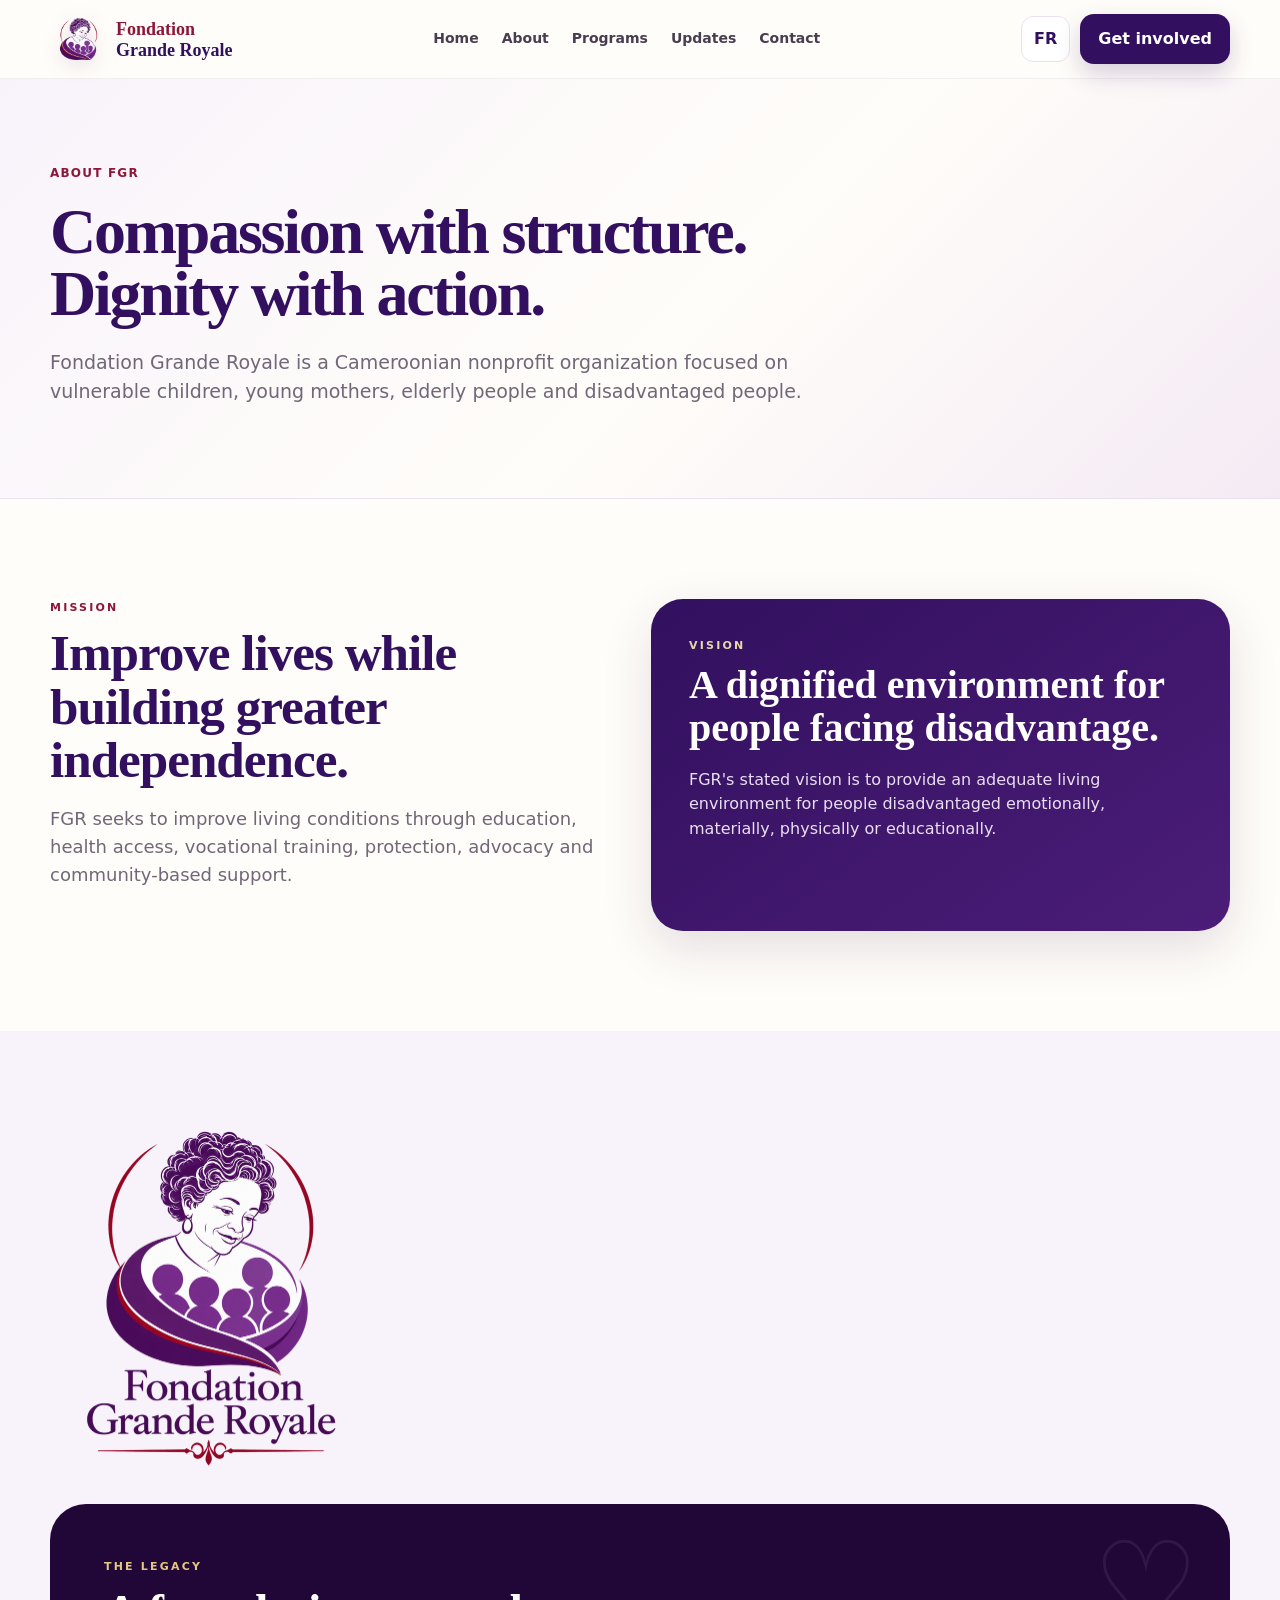
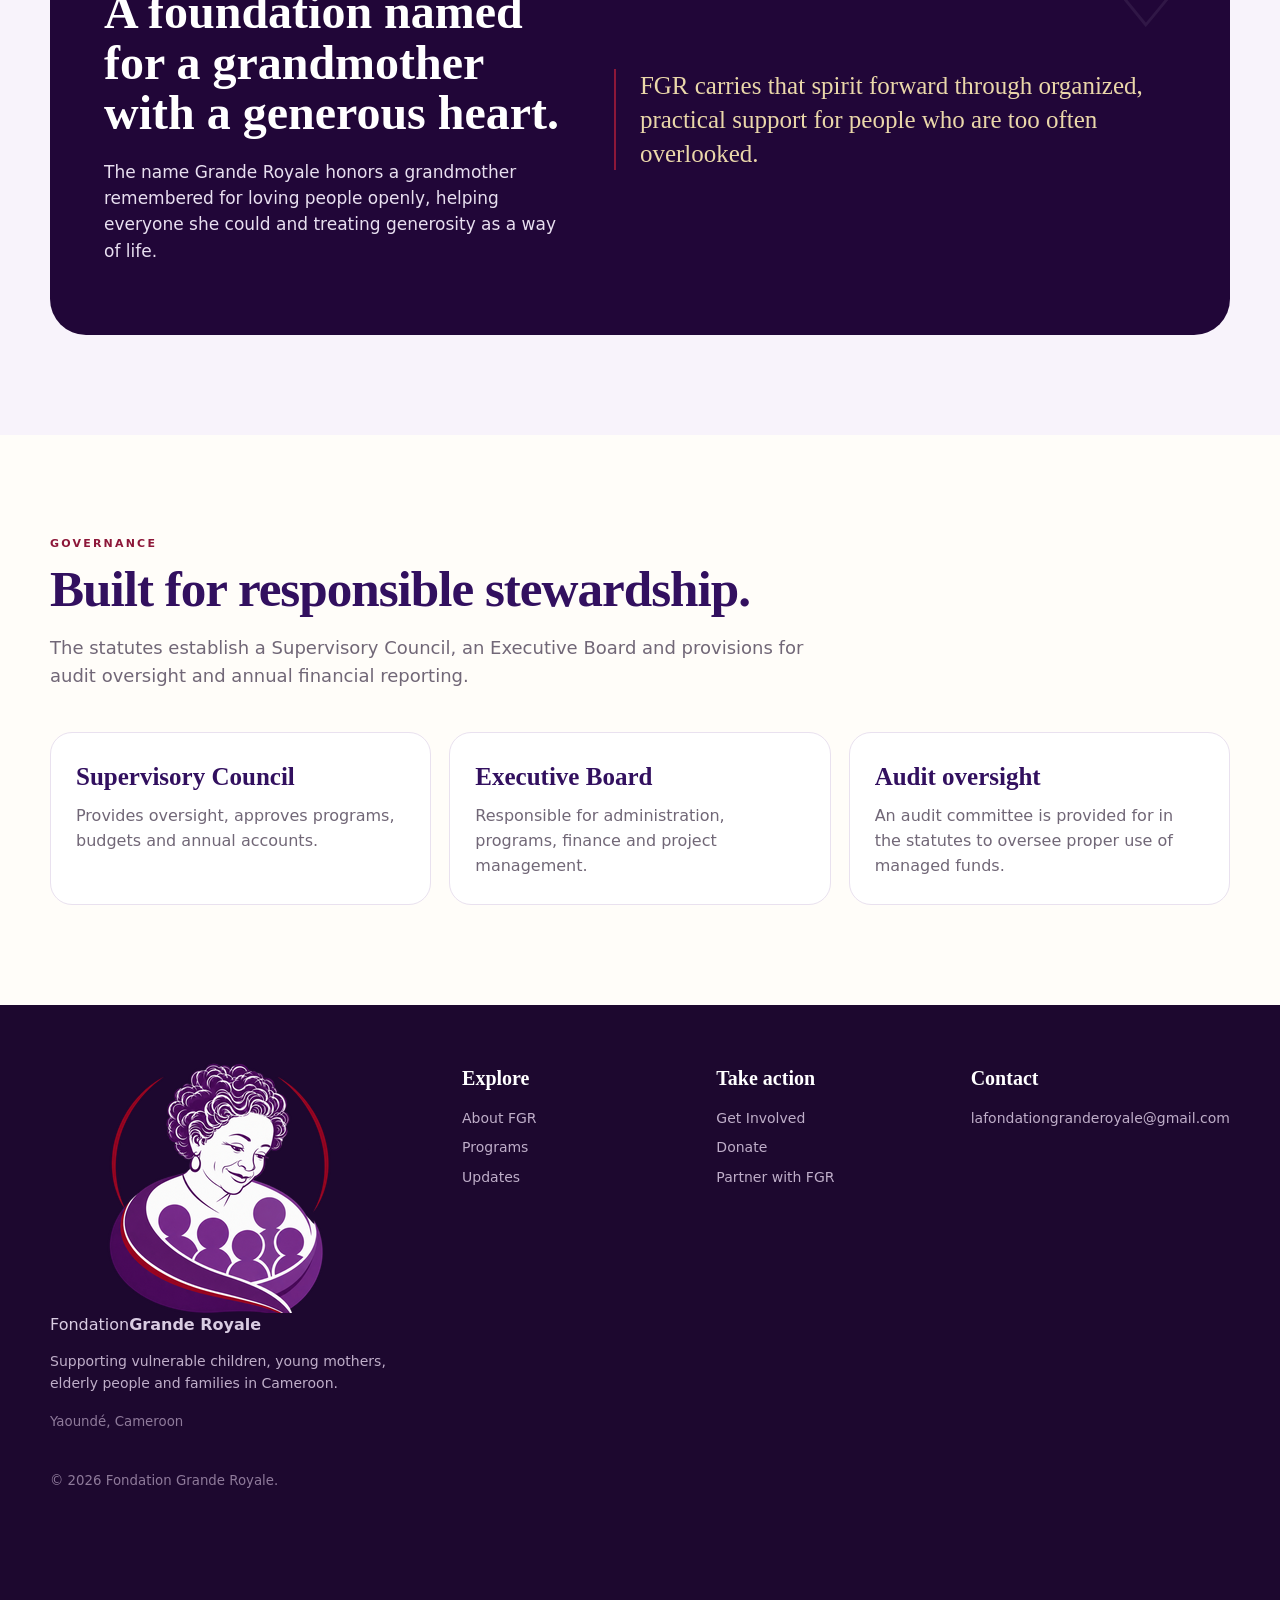
==== about.html @ b68d6602 "Improve footer brand contrast" ====
<!DOCTYPE html>
<html data-page="about.html" lang="en"><head><meta charset="utf-8"/><meta content="width=device-width, initial-scale=1" name="viewport"/><meta content="#32105f" name="theme-color"/><meta content="Learn about the mission, vision, story and governance of Fondation Grande Royale." name="description"/><title>About | Fondation Grande Royale</title><link href="manifest.webmanifest" rel="manifest"/><link href="icon-192.png" rel="apple-touch-icon"/><link href="styles.css" rel="stylesheet"/><link href="favicon-32.png" rel="icon" sizes="32x32" type="image/png"/><link href="favicon-48.png" rel="icon" sizes="48x48" type="image/png"/><link href="https://fondationgranderoyale.org/about.html" rel="canonical"/><meta content="website" property="og:type"/><meta content="Fondation Grande Royale" property="og:site_name"/><meta content="About | Fondation Grande Royale" property="og:title"/><meta content="Learn about the mission, vision, story and governance of Fondation Grande Royale." property="og:description"/><meta content="https://fondationgranderoyale.org/about.html" property="og:url"/><meta content="https://fondationgranderoyale.org/og-image.jpg" property="og:image"/><meta content="summary_large_image" name="twitter:card"/><meta content="About | Fondation Grande Royale" name="twitter:title"/><meta content="Learn about the mission, vision, story and governance of Fondation Grande Royale." name="twitter:description"/><meta content="https://fondationgranderoyale.org/og-image.jpg" name="twitter:image"/><script type="application/ld+json">{"@context": "https://schema.org", "@type": "NGO", "name": "Fondation Grande Royale", "url": "https://fondationgranderoyale.org", "logo": "https://fondationgranderoyale.org/logo-full.webp", "email": "lafondationgranderoyale@gmail.com", "address": {"@type": "PostalAddress", "addressLocality": "Yaoundé", "addressCountry": "CM"}, "areaServed": {"@type": "Country", "name": "Cameroon"}}</script></head><body id="top"><header class="header"><div class="wrap header-inner"><a aria-label="Fondation Grande Royale home" class="brand" href="./index.html"><img alt="" class="brand-logo" decoding="async" height="250" src="logo-mark.webp" width="320"/><div class="brand-copy"><small>Fondation</small><strong>Grande Royale</strong></div></a><nav class="nav"><a href="./index.html">Home</a><a href="about.html">About</a><a href="programs.html">Programs</a><a href="updates.html">Updates</a><a href="contact.html">Contact</a></nav><div class="header-actions"><button aria-label="Afficher le site en français" aria-pressed="false" class="lang" type="button">FR</button><a class="primary-btn" href="get-involved.html">Get involved</a><button aria-controls="mobile-menu" aria-expanded="false" aria-label="Open menu" class="menu" type="button">☰</button></div><div class="mobile-menu" id="mobile-menu"><a href="./index.html">Home</a><a href="about.html">About</a><a href="programs.html">Programs</a><a href="updates.html">Updates</a><a href="get-involved.html">Get Involved</a><a href="contact.html">Contact</a></div></div></header>
<main><section class="page-hero"><div class="wrap"><div class="breadcrumb">About FGR</div><h1>Compassion with structure. Dignity with action.</h1><p>Fondation Grande Royale is a Cameroonian nonprofit organization focused on vulnerable children, young mothers, elderly people and disadvantaged people.</p></div></section><section class="section"><div class="wrap"><div class="grid-2"><div><div class="section-title"><div class="kicker">Mission</div><h2>Improve lives while building greater independence.</h2><p>FGR seeks to improve living conditions through education, health access, vocational training, protection, advocacy and community-based support.</p></div></div><div class="mission-story" style="min-height:330px"><div><div class="eyebrow gold">Vision</div><h3>A dignified environment for people facing disadvantage.</h3><p>FGR's stated vision is to provide an adequate living environment for people disadvantaged emotionally, materially, physically or educationally.</p></div></div></div></div></section>
<section class="section soft" id="story"><div class="wrap"><div class="legacy-logo-wrap"><img alt="Fondation Grande Royale logo" class="legacy-logo" decoding="async" height="679" loading="lazy" src="logo-full.webp" width="640"/></div><div class="story-card"><div><div class="kicker" style="color:#e5c77f">The legacy</div><h3>A foundation named for a grandmother with a generous heart.</h3><p>The name Grande Royale honors a grandmother remembered for loving people openly, helping everyone she could and treating generosity as a way of life.</p></div><blockquote>FGR carries that spirit forward through organized, practical support for people who are too often overlooked.</blockquote><div class="story-mark">♡</div></div></div></section>
<section class="section"><div class="wrap"><div class="section-title"><div class="kicker">Governance</div><h2>Built for responsible stewardship.</h2><p>The statutes establish a Supervisory Council, an Executive Board and provisions for audit oversight and annual financial reporting.</p></div><div class="grid-3"><article class="info-card"><h3>Supervisory Council</h3><p>Provides oversight, approves programs, budgets and annual accounts.</p></article><article class="info-card"><h3>Executive Board</h3><p>Responsible for administration, programs, finance and project management.</p></article><article class="info-card"><h3>Audit oversight</h3><p>An audit committee is provided for in the statutes to oversee proper use of managed funds.</p></article></div></div></section></main><footer class="footer"><div class="wrap footer-grid"><div><div class="footer-brand-lockup"><img alt="" class="footer-mark" decoding="async" height="250" loading="lazy" src="logo-mark.webp" width="320"/><div class="footer-brand-text"><span>Fondation</span><strong>Grande Royale</strong></div></div><p>Supporting vulnerable children, young mothers, elderly people and families in Cameroon.</p><small>Yaoundé, Cameroon</small></div><div><h4>Explore</h4><a href="about.html">About FGR</a><a href="programs.html">Programs</a><a href="updates.html">Updates</a></div><div><h4>Take action</h4><a href="get-involved.html">Get Involved</a><a href="get-involved.html#donate">Donate</a><a href="contact.html">Partner with FGR</a></div><div><h4>Contact</h4><a href="mailto:lafondationgranderoyale@gmail.com">lafondationgranderoyale@gmail.com</a></div></div><div class="wrap" style="margin-top:34px"><small>© <span id="year"></span> Fondation Grande Royale.</small></div></footer><nav class="mobile-nav"><a href="./index.html"><b>⌂</b>Home</a><a href="programs.html"><b>✦</b>Work</a><a href="about.html"><b>♡</b>Story</a><a href="get-involved.html"><b>↗</b>Help</a></nav><script src="script.js?v=20260924-2"></script><script>
if ('serviceWorker' in navigator) {
  window.addEventListener('load', async () => {
    try {
      const regs = await navigator.serviceWorker.getRegistrations();
      await Promise.all(regs.map(r => r.unregister()));
      if ('caches' in window) {
        const keys = await caches.keys();
        await Promise.all(keys.filter(k => k.startsWith('fgr-')).map(k => caches.delete(k)));
      }
    } catch (_) {}
  });
}
</script></body></html>
---- styles.css ----
:root{
  --purple-950:#210638;--purple-900:#32105f;--purple-800:#4b1d78;--purple-700:#6b3fa0;
  --purple-100:#efe8f7;--purple-50:#f8f3fb;--gold:#c89a43;--gold-soft:#ead7a9;
  --burg:#8d1739;--burg-dark:#6f102c;--ink:#261d2c;--muted:#716777;--paper:#fffdf9;
  --white:#fff;--border:#e9e1ef;--shadow:0 18px 50px rgba(39,15,61,.13);--r-xl:32px;
  --r-lg:24px;--r-md:18px;--max:1180px;
}
*{box-sizing:border-box}html{scroll-behavior:smooth}body{margin:0;background:var(--paper);color:var(--ink);font-family:Inter,ui-sans-serif,system-ui,-apple-system,BlinkMacSystemFont,"Segoe UI",sans-serif;line-height:1.55}
a{text-decoration:none;color:inherit}img{display:block;max-width:100%}button,input,textarea,select{font:inherit}.wrap{width:min(calc(100% - 36px),var(--max));margin:auto}
.header{position:sticky;top:0;z-index:40;background:rgba(255,253,249,.95);backdrop-filter:blur(16px);border-bottom:1px solid rgba(89,54,107,.08)}
.header-inner{min-height:78px;display:flex;align-items:center;justify-content:space-between;gap:20px}.brand{display:flex;align-items:center;gap:12px;min-width:0}.brand-badge{width:46px;height:46px;border-radius:14px;display:grid;place-items:center;background:linear-gradient(145deg,var(--purple-900),var(--purple-700));color:white;font-family:Georgia,serif;font-weight:700;font-size:12px;letter-spacing:.05em;box-shadow:0 8px 18px rgba(64,22,94,.2)}
.brand-copy{line-height:1}.brand-copy small{display:block;font-family:Georgia,serif;font-size:18px;line-height:1;letter-spacing:0;color:var(--burg);font-weight:700}.brand-copy strong{display:block;margin-top:3px;font-family:Georgia,serif;font-size:18px;line-height:1;color:var(--purple-900);font-weight:700;white-space:nowrap}.nav{display:flex;align-items:center;gap:23px;font-size:14px;font-weight:750;color:#493d50}.nav a:hover,.nav a.active{color:var(--purple-700)}.header-actions{display:flex;gap:10px;align-items:center}.lang{border:1px solid var(--border);background:white;border-radius:12px;padding:10px 12px;color:var(--purple-900);font-weight:800;cursor:pointer}.primary-btn,.gold-btn,.ghost-btn,.outline-btn{display:inline-flex;align-items:center;justify-content:center;gap:8px;padding:13px 18px;border-radius:14px;font-weight:850;transition:.2s}.primary-btn{background:var(--purple-900);color:white;box-shadow:0 10px 24px rgba(50,16,95,.2)}.primary-btn:hover,.gold-btn:hover{transform:translateY(-2px)}.menu{display:none;border:0;background:white;border-radius:12px;padding:10px 12px;box-shadow:0 8px 20px rgba(41,20,51,.08);font-size:20px;cursor:pointer}
.mobile-menu{display:none;position:absolute;top:70px;left:14px;right:14px;background:white;border:1px solid var(--border);border-radius:20px;padding:16px;box-shadow:var(--shadow)}.mobile-menu.open{display:grid;gap:6px}.mobile-menu a{padding:12px;border-radius:12px;font-weight:750}.mobile-menu a:hover{background:var(--purple-50)}
.hero{padding:24px 0 0}.hero-card{position:relative;min-height:650px;border-radius:36px;overflow:hidden;background:var(--purple-950);box-shadow:var(--shadow)}.hero-photo{position:absolute;inset:0;background:url('hero-family.webp') center/cover}.hero-overlay{position:absolute;inset:0;background:linear-gradient(90deg,rgba(30,7,51,.94) 0%,rgba(45,12,73,.82) 40%,rgba(45,12,73,.22) 72%,rgba(45,12,73,.08) 100%)}.hero-content{position:relative;z-index:2;min-height:650px;padding:76px 66px;display:flex;flex-direction:column;justify-content:center;max-width:720px;color:white}.eyebrow,.kicker{font-size:11px;letter-spacing:.2em;text-transform:uppercase;font-weight:900}.eyebrow.gold{color:var(--gold-soft)}.kicker{color:var(--burg)}.hero h1,.page-hero h1{font-family:Georgia,serif;font-size:clamp(48px,6vw,84px);line-height:.98;letter-spacing:-.035em;margin:18px 0 22px;font-weight:600}.hero p{font-size:18px;color:#f4ecf7;max-width:620px;margin:0 0 30px}.hero-cta{display:flex;gap:12px;flex-wrap:wrap}.gold-btn{background:var(--gold);color:#2d1637}.ghost-btn{border:1px solid rgba(255,255,255,.45);color:white;background:rgba(255,255,255,.08)}.outline-btn{border:1px solid var(--purple-700);color:var(--purple-900);background:white}.hero-note{position:absolute;z-index:3;right:30px;bottom:28px;background:rgba(255,255,255,.95);border-radius:20px;padding:17px 18px;display:flex;gap:12px;align-items:center;box-shadow:0 12px 30px rgba(0,0,0,.18);max-width:345px}.hero-note i{width:42px;height:42px;border-radius:14px;background:var(--purple-100);display:grid;place-items:center;color:var(--burg);font-style:normal;font-size:20px}.hero-note small{display:block;color:var(--burg);font-size:10px;letter-spacing:.14em;font-weight:900;text-transform:uppercase}.hero-note strong{display:block;font-family:Georgia,serif;color:var(--purple-900);font-size:18px;line-height:1.1;margin-top:3px}
.quick{margin-top:18px;display:grid;grid-template-columns:repeat(4,1fr);gap:14px}.quick a{background:white;border:1px solid var(--border);border-radius:18px;padding:18px;display:flex;align-items:center;gap:12px;box-shadow:0 8px 22px rgba(49,19,66,.05)}.quick span{width:40px;height:40px;border-radius:13px;background:var(--purple-100);display:grid;place-items:center;color:var(--purple-900);font-weight:900}.quick strong{font-size:14px;color:var(--purple-900)}
.section{padding:100px 0}.section.soft{background:var(--purple-50)}.section-title{max-width:780px;margin-bottom:42px}.section-title h2,.page-hero h1{color:var(--purple-900)}.section-title h2{font-family:Georgia,serif;font-size:clamp(38px,4vw,60px);line-height:1.05;margin:10px 0 18px;font-weight:600;letter-spacing:-.02em}.section-title p{color:var(--muted);font-size:18px;margin:0}.page-hero{padding:85px 0 72px;background:linear-gradient(135deg,#f8f3fb 0%,#fffdf9 55%,#f4eaf4 100%);border-bottom:1px solid var(--border)}.page-hero h1{font-size:clamp(46px,5vw,72px);max-width:850px}.page-hero p{font-size:19px;color:var(--muted);max-width:760px}.breadcrumb{font-size:12px;font-weight:800;color:var(--burg);letter-spacing:.1em;text-transform:uppercase}
.mission-grid{display:grid;grid-template-columns:.85fr 1.15fr;gap:30px}.mission-story{background:linear-gradient(145deg,var(--purple-900),var(--purple-800));border-radius:var(--r-xl);padding:38px;color:white;min-height:420px;display:flex;flex-direction:column;justify-content:space-between;box-shadow:var(--shadow)}.mission-story h3{font-family:Georgia,serif;font-size:40px;line-height:1.07;margin:10px 0 18px;font-weight:600}.mission-story p{color:#eadff0;margin:0}.mission-quote{font-family:Georgia,serif;font-style:italic;color:var(--gold-soft);font-size:21px;border-left:2px solid var(--burg);padding-left:18px;margin-top:34px}.serve-grid{display:grid;grid-template-columns:1fr 1fr;gap:14px}.serve-card,.info-card,.update-card,.program-card{background:white;border:1px solid var(--border);border-radius:22px;padding:25px}.serve-card .icon,.program-card .icon{width:44px;height:44px;border-radius:14px;background:var(--purple-100);display:grid;place-items:center;margin-bottom:20px;font-size:20px}.serve-card h4,.program-card h3,.info-card h3,.update-card h3{font-family:Georgia,serif;color:var(--purple-900);margin:0 0 8px}.serve-card h4{font-size:22px}.serve-card p,.program-card p,.info-card p,.update-card p{margin:0;color:var(--muted)}
.feature-row{display:grid;grid-template-columns:1.08fr .92fr;gap:22px;margin-top:24px}.feature-row.reverse{grid-template-columns:.92fr 1.08fr}.feature-img{border-radius:var(--r-xl);overflow:hidden;min-height:470px;background-size:cover;background-position:center;box-shadow:var(--shadow)}.feature-copy{border-radius:var(--r-xl);padding:44px;background:white;border:1px solid var(--border);display:flex;flex-direction:column;justify-content:center}.feature-copy h3{font-family:Georgia,serif;font-size:42px;line-height:1.05;color:var(--purple-900);margin:10px 0 18px;font-weight:600}.feature-copy p{color:var(--muted);font-size:17px;margin:0 0 20px}.pill-row{display:flex;flex-wrap:wrap;gap:8px}.pill{border:1px solid var(--gold-soft);background:#fffaf0;color:#66491c;border-radius:999px;padding:8px 12px;font-size:12px;font-weight:800}
.story-card{background:var(--purple-950);border-radius:36px;padding:54px;color:white;display:grid;grid-template-columns:.9fr 1.1fr;gap:50px;align-items:center;overflow:hidden;position:relative}.story-mark{font-family:Georgia,serif;font-size:120px;color:rgba(255,255,255,.07);position:absolute;right:30px;top:-10px}.story-card h3{font-family:Georgia,serif;font-size:48px;line-height:1.05;margin:12px 0 20px;font-weight:600}.story-card p{color:#e8dff0;font-size:17px}.story-card blockquote{font-family:Georgia,serif;font-size:25px;line-height:1.35;color:var(--gold-soft);margin:0;border-left:2px solid var(--burg);padding-left:24px}
.cta{padding:100px 0}.cta-card{background:linear-gradient(130deg,var(--burg),var(--burg-dark) 55%,var(--purple-900));border-radius:36px;padding:58px;color:white;display:grid;grid-template-columns:1fr auto;gap:30px;align-items:center;box-shadow:var(--shadow)}.cta-card h2{font-family:Georgia,serif;font-size:48px;line-height:1.05;margin:0 0 12px;font-weight:600}.cta-card p{margin:0;color:#f4e5eb;max-width:680px}.cta-actions{display:flex;gap:10px;flex-wrap:wrap}.grid-2{display:grid;grid-template-columns:1fr 1fr;gap:22px}.grid-3{display:grid;grid-template-columns:repeat(3,1fr);gap:18px}.program-card{padding:28px;min-height:240px}.program-card h3{font-size:27px}.program-card .num{font-size:11px;font-weight:900;color:var(--burg);letter-spacing:.14em}.info-card h3,.update-card h3{font-size:25px}.update-card time{display:block;font-size:11px;font-weight:900;color:var(--burg);text-transform:uppercase;letter-spacing:.12em;margin-bottom:12px}.empty-state{padding:36px;border:1px dashed #cbbbd5;background:white;border-radius:24px;color:var(--muted)}
.donate-options{display:grid;grid-template-columns:repeat(3,1fr);gap:18px}.donate-card{background:white;border:1px solid var(--border);border-radius:24px;padding:30px;box-shadow:0 10px 30px rgba(49,19,66,.05)}.donate-card.featured{border:2px solid var(--gold);position:relative}.donate-card .tag{position:absolute;top:-12px;right:18px;background:var(--gold);color:#3b213f;border-radius:999px;padding:6px 10px;font-size:10px;font-weight:900}.donate-card h3{font-family:Georgia,serif;color:var(--purple-900);font-size:28px;margin:0 0 10px}.donate-card p{color:var(--muted)}.note{background:#fff8eb;border-left:4px solid var(--gold);padding:16px 18px;border-radius:12px;color:#655331}.contact-list{display:grid;gap:14px}.contact-item{display:flex;gap:14px;align-items:flex-start;background:white;border:1px solid var(--border);border-radius:18px;padding:20px}.contact-item .dot{width:38px;height:38px;border-radius:12px;background:var(--purple-100);display:grid;place-items:center;color:var(--burg)}.contact-item strong{display:block;color:var(--purple-900)}.contact-item span,.contact-item a{color:var(--muted);font-size:14px}.form{display:grid;gap:14px;background:white;border:1px solid var(--border);border-radius:24px;padding:28px}.form label{font-size:12px;font-weight:800;color:var(--purple-900)}.form input,.form textarea,.form select{width:100%;border:1px solid var(--border);border-radius:12px;padding:13px 14px;background:#fff}.form textarea{min-height:140px;resize:vertical}
.footer{background:#1d082f;color:#d9cce2;padding:58px 0 110px}.footer-grid{display:grid;grid-template-columns:1.4fr .8fr .8fr .8fr;gap:44px}.footer h4{font-family:Georgia,serif;color:white;font-size:20px;margin:0 0 14px}.footer p,.footer a{color:#bfaec9;font-size:14px}.footer a{display:block;margin:8px 0}.footer-brand{font-family:Georgia,serif;color:white;font-size:24px;margin-bottom:8px}.footer small{color:#8e7a9a}.mobile-nav{display:none}
@media(max-width:980px){.nav,.header-actions .primary-btn{display:none}.menu{display:block}.header-inner{min-height:70px}.hero-card,.hero-content{min-height:590px}.hero-content{padding:58px 34px 120px;max-width:620px}.hero-overlay{background:linear-gradient(180deg,rgba(30,7,51,.25) 0%,rgba(30,7,51,.62) 45%,rgba(30,7,51,.96) 100%)}.hero-content{justify-content:flex-end}.hero-note{left:18px;right:18px;bottom:18px;max-width:none}.quick{grid-template-columns:repeat(2,1fr)}.mission-grid,.feature-row,.feature-row.reverse,.story-card,.cta-card,.grid-2,.footer-grid{grid-template-columns:1fr}.feature-row.reverse .feature-img{order:1}.feature-row.reverse .feature-copy{order:2}.grid-3,.donate-options{grid-template-columns:1fr 1fr}.footer-grid{grid-template-columns:1fr 1fr}.mobile-nav{position:fixed;left:14px;right:14px;bottom:14px;z-index:60;background:rgba(255,255,255,.97);border:1px solid var(--border);box-shadow:0 15px 45px rgba(40,12,60,.18);border-radius:22px;padding:9px;display:grid;grid-template-columns:repeat(4,1fr)}.mobile-nav a{display:flex;flex-direction:column;align-items:center;gap:4px;padding:7px 4px;color:#685a70;font-size:10px;font-weight:800}.mobile-nav b{font-size:19px;color:var(--purple-900)}}
@media(max-width:620px){.wrap{width:min(calc(100% - 24px),var(--max))}.brand-copy small,.brand-copy strong{font-size:14px}.brand-badge{width:40px;height:40px;border-radius:12px;font-size:11px}.hero{padding-top:12px}.hero-card{border-radius:24px;min-height:600px}.hero-photo{background-position:64% center}.hero-content{padding:40px 22px 132px}.hero h1{font-size:47px}.hero p{font-size:15.5px}.hero-cta{gap:8px}.gold-btn,.ghost-btn,.outline-btn{width:100%;justify-content:center}.hero-note{border-radius:17px;padding:13px}.quick{gap:10px}.quick a{padding:14px;border-radius:16px}.section{padding:72px 0}.section-title{margin-bottom:28px}.section-title h2{font-size:40px}.section-title p{font-size:16px}.mission-story{padding:28px;border-radius:24px}.mission-story h3{font-size:34px}.serve-grid,.grid-3,.donate-options,.footer-grid{grid-template-columns:1fr}.feature-img{min-height:330px;border-radius:24px}.feature-copy{padding:28px;border-radius:24px}.feature-copy h3{font-size:34px}.story-card{padding:30px;border-radius:24px;gap:26px}.story-card h3{font-size:37px}.story-card blockquote{font-size:21px}.cta{padding:72px 0}.cta-card{padding:32px 26px;border-radius:24px}.cta-card h2{font-size:38px}.page-hero{padding:65px 0 50px}.page-hero h1{font-size:48px}.footer{padding-bottom:120px}}

/* Official Fondation Grande Royale logo integration */
.brand-logo{width:54px;height:54px;object-fit:contain;flex:0 0 auto;filter:drop-shadow(0 5px 10px rgba(64,22,94,.12))}.brand-badge{display:none}.footer-logo{display:block;width:min(240px,100%);height:auto;margin-bottom:18px}.sr-only{position:absolute!important;width:1px!important;height:1px!important;padding:0!important;margin:-1px!important;overflow:hidden!important;clip:rect(0,0,0,0)!important;white-space:nowrap!important;border:0!important}@media(max-width:620px){.brand-logo{width:44px;height:44px}.footer-logo{width:210px}}

.legacy-logo-wrap{text-align:center;margin:0 auto 34px}.legacy-logo{width:min(320px,78vw);height:auto}

/* Audit 2026: performance, accessibility and translated UI fixes */
.feature-img{display:block;width:100%;height:470px;object-fit:cover;background:none}.feature-row.reverse .feature-img{order:initial}.lang:focus-visible,.menu:focus-visible,a:focus-visible,button:focus-visible,input:focus-visible,textarea:focus-visible,select:focus-visible{outline:3px solid var(--gold);outline-offset:3px}.lang[aria-pressed="true"]{background:var(--purple-100)}
@media(max-width:620px){.feature-img{height:330px}}
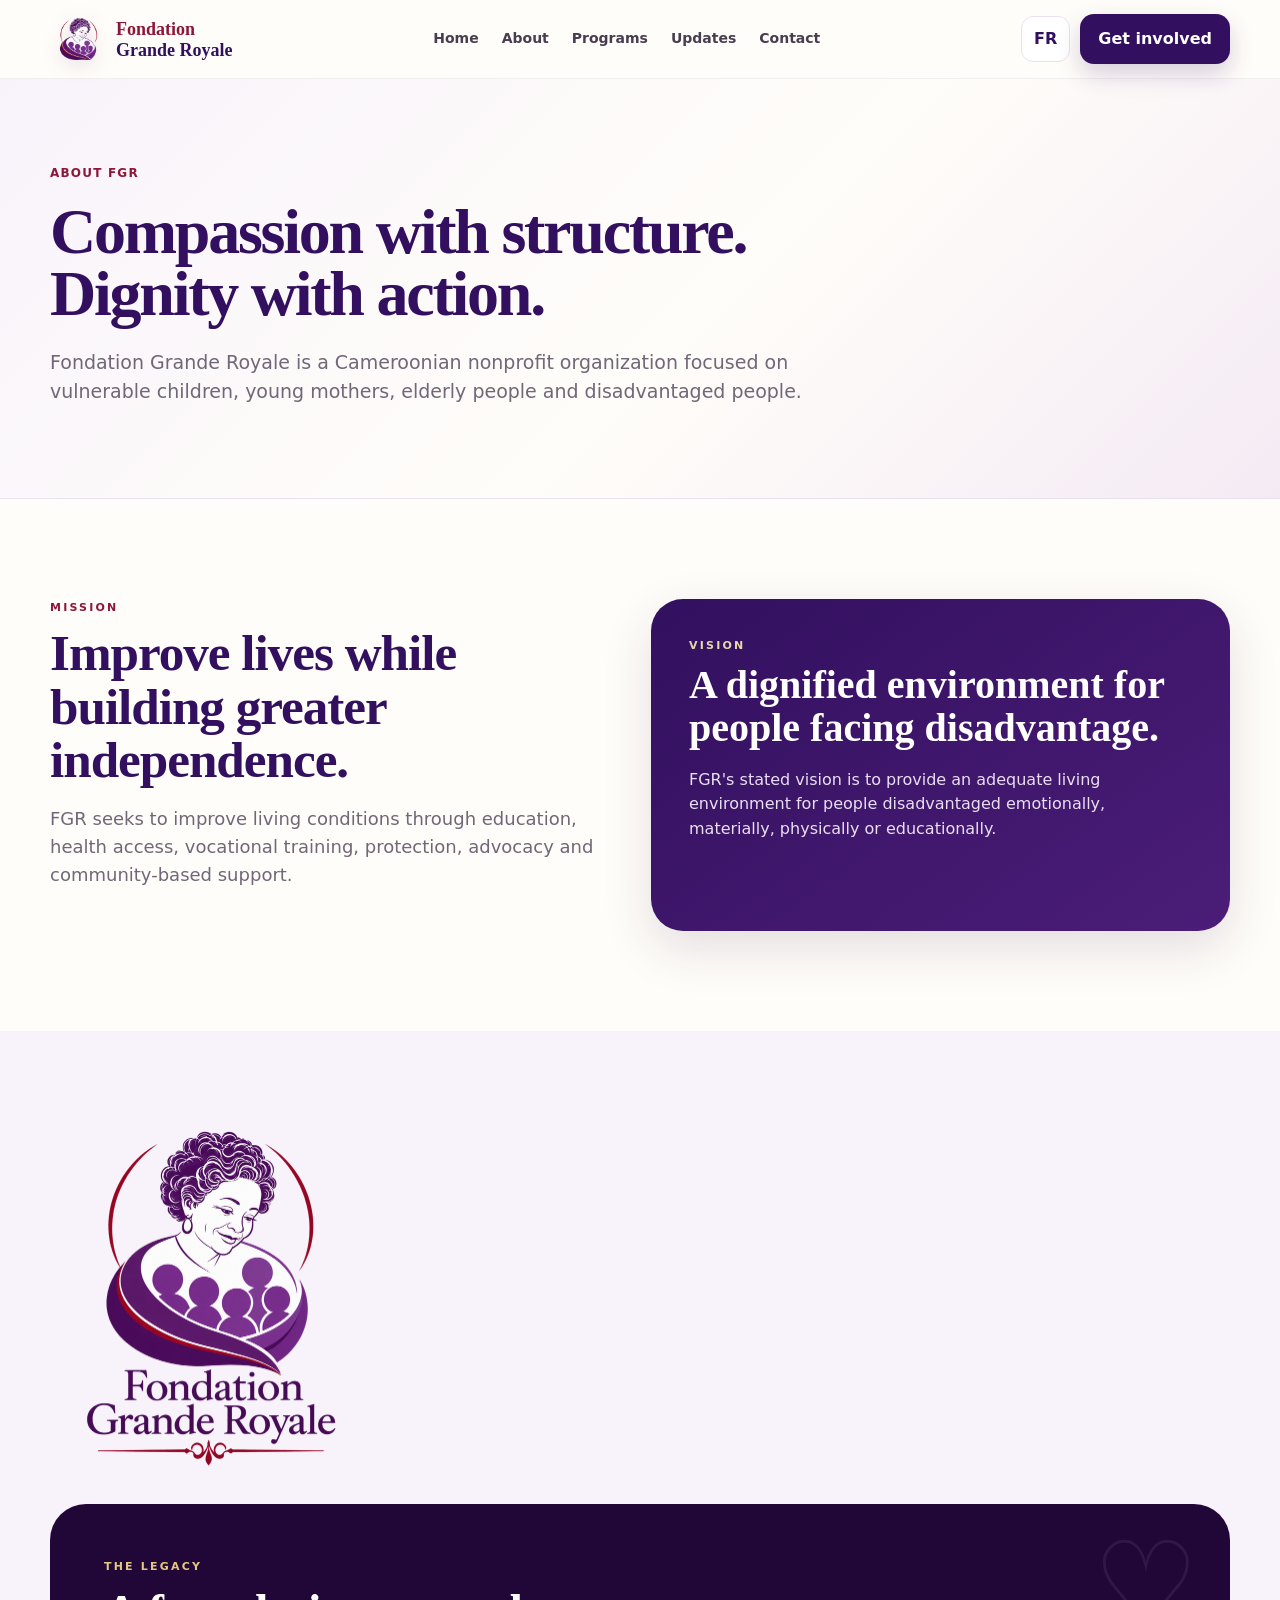
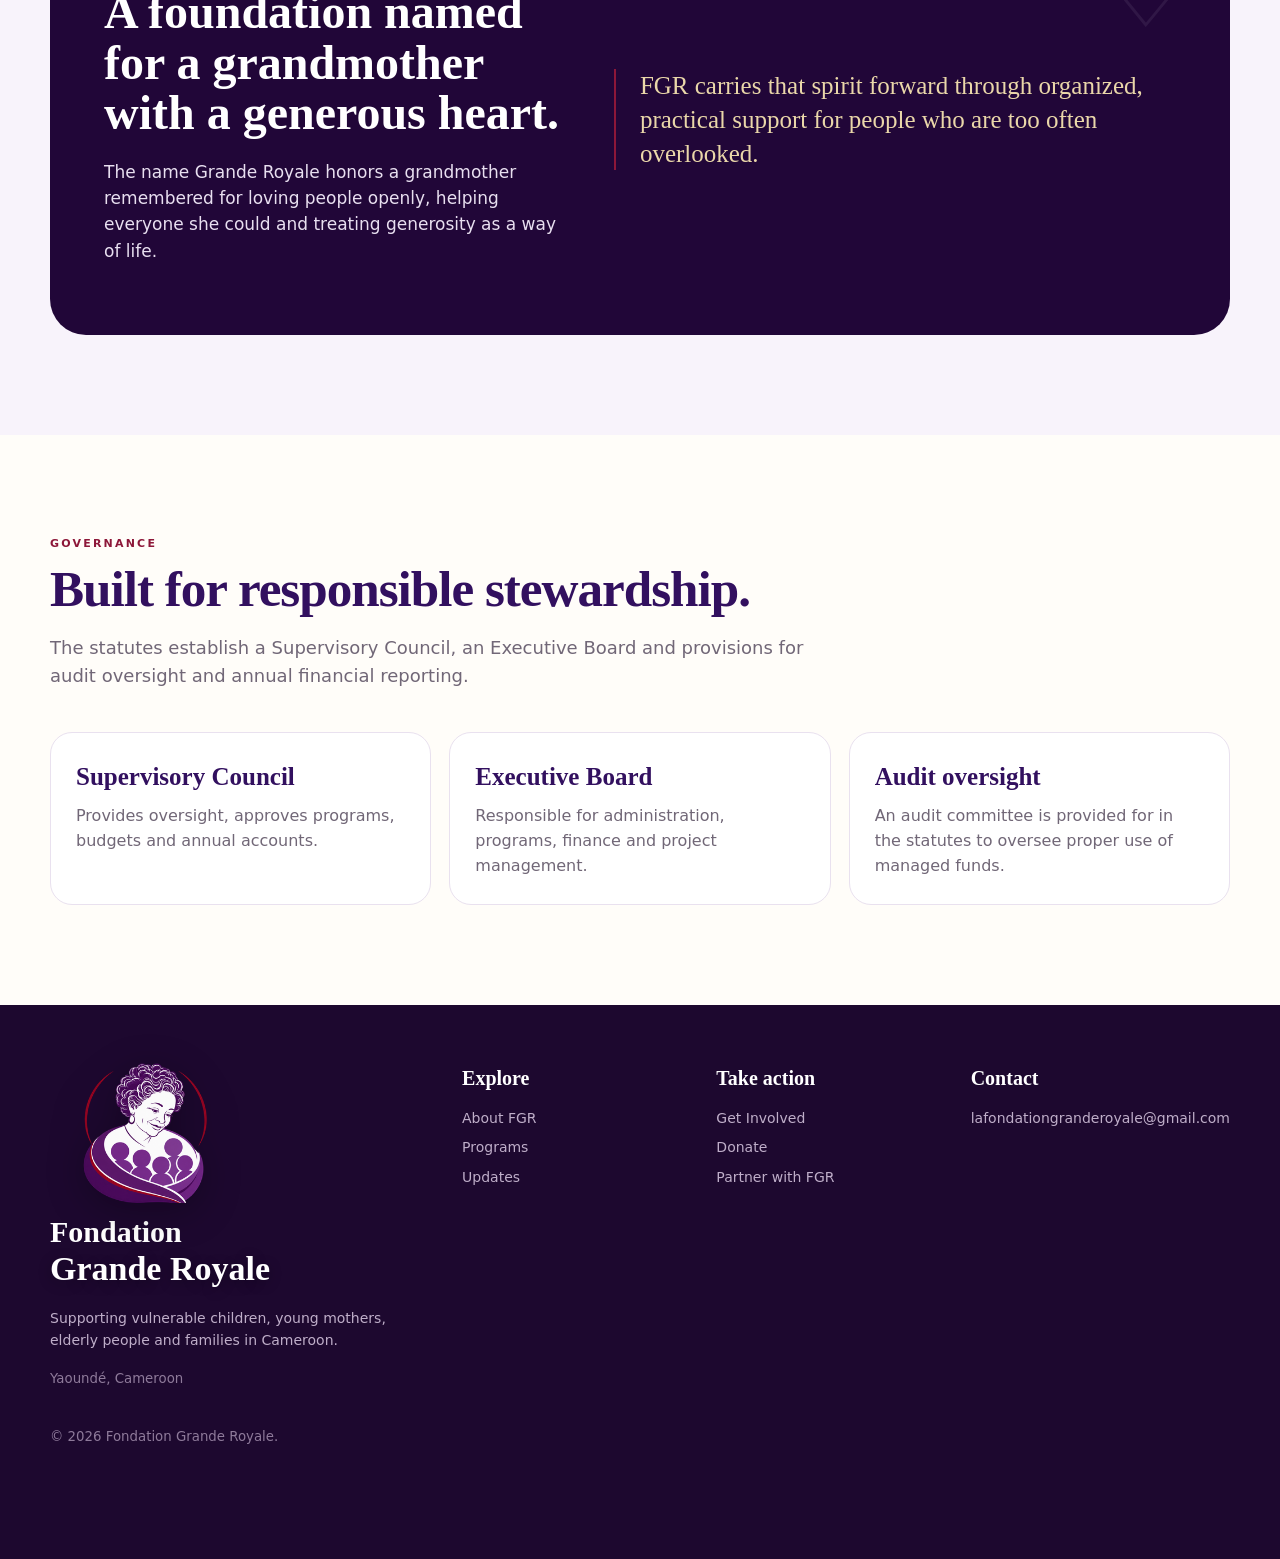
==== commit 5922c7a9: "Remove service worker registration" ====
--- a/about.html
+++ b/about.html
@@ -2,17 +2,4 @@
 <html data-page="about.html" lang="en"><head><meta charset="utf-8"/><meta content="width=device-width, initial-scale=1" name="viewport"/><meta content="#32105f" name="theme-color"/><meta content="Learn about the mission, vision, story and governance of Fondation Grande Royale." name="description"/><title>About | Fondation Grande Royale</title><link href="manifest.webmanifest" rel="manifest"/><link href="icon-192.png" rel="apple-touch-icon"/><link href="styles.css" rel="stylesheet"/><link href="favicon-32.png" rel="icon" sizes="32x32" type="image/png"/><link href="favicon-48.png" rel="icon" sizes="48x48" type="image/png"/><link href="https://fondationgranderoyale.org/about.html" rel="canonical"/><meta content="website" property="og:type"/><meta content="Fondation Grande Royale" property="og:site_name"/><meta content="About | Fondation Grande Royale" property="og:title"/><meta content="Learn about the mission, vision, story and governance of Fondation Grande Royale." property="og:description"/><meta content="https://fondationgranderoyale.org/about.html" property="og:url"/><meta content="https://fondationgranderoyale.org/og-image.jpg" property="og:image"/><meta content="summary_large_image" name="twitter:card"/><meta content="About | Fondation Grande Royale" name="twitter:title"/><meta content="Learn about the mission, vision, story and governance of Fondation Grande Royale." name="twitter:description"/><meta content="https://fondationgranderoyale.org/og-image.jpg" name="twitter:image"/><script type="application/ld+json">{"@context": "https://schema.org", "@type": "NGO", "name": "Fondation Grande Royale", "url": "https://fondationgranderoyale.org", "logo": "https://fondationgranderoyale.org/logo-full.webp", "email": "lafondationgranderoyale@gmail.com", "address": {"@type": "PostalAddress", "addressLocality": "Yaoundé", "addressCountry": "CM"}, "areaServed": {"@type": "Country", "name": "Cameroon"}}</script></head><body id="top"><header class="header"><div class="wrap header-inner"><a aria-label="Fondation Grande Royale home" class="brand" href="./index.html"><img alt="" class="brand-logo" decoding="async" height="250" src="logo-mark.webp" width="320"/><div class="brand-copy"><small>Fondation</small><strong>Grande Royale</strong></div></a><nav class="nav"><a href="./index.html">Home</a><a href="about.html">About</a><a href="programs.html">Programs</a><a href="updates.html">Updates</a><a href="contact.html">Contact</a></nav><div class="header-actions"><button aria-label="Afficher le site en français" aria-pressed="false" class="lang" type="button">FR</button><a class="primary-btn" href="get-involved.html">Get involved</a><button aria-controls="mobile-menu" aria-expanded="false" aria-label="Open menu" class="menu" type="button">☰</button></div><div class="mobile-menu" id="mobile-menu"><a href="./index.html">Home</a><a href="about.html">About</a><a href="programs.html">Programs</a><a href="updates.html">Updates</a><a href="get-involved.html">Get Involved</a><a href="contact.html">Contact</a></div></div></header>
 <main><section class="page-hero"><div class="wrap"><div class="breadcrumb">About FGR</div><h1>Compassion with structure. Dignity with action.</h1><p>Fondation Grande Royale is a Cameroonian nonprofit organization focused on vulnerable children, young mothers, elderly people and disadvantaged people.</p></div></section><section class="section"><div class="wrap"><div class="grid-2"><div><div class="section-title"><div class="kicker">Mission</div><h2>Improve lives while building greater independence.</h2><p>FGR seeks to improve living conditions through education, health access, vocational training, protection, advocacy and community-based support.</p></div></div><div class="mission-story" style="min-height:330px"><div><div class="eyebrow gold">Vision</div><h3>A dignified environment for people facing disadvantage.</h3><p>FGR's stated vision is to provide an adequate living environment for people disadvantaged emotionally, materially, physically or educationally.</p></div></div></div></div></section>
 <section class="section soft" id="story"><div class="wrap"><div class="legacy-logo-wrap"><img alt="Fondation Grande Royale logo" class="legacy-logo" decoding="async" height="679" loading="lazy" src="logo-full.webp" width="640"/></div><div class="story-card"><div><div class="kicker" style="color:#e5c77f">The legacy</div><h3>A foundation named for a grandmother with a generous heart.</h3><p>The name Grande Royale honors a grandmother remembered for loving people openly, helping everyone she could and treating generosity as a way of life.</p></div><blockquote>FGR carries that spirit forward through organized, practical support for people who are too often overlooked.</blockquote><div class="story-mark">♡</div></div></div></section>
-<section class="section"><div class="wrap"><div class="section-title"><div class="kicker">Governance</div><h2>Built for responsible stewardship.</h2><p>The statutes establish a Supervisory Council, an Executive Board and provisions for audit oversight and annual financial reporting.</p></div><div class="grid-3"><article class="info-card"><h3>Supervisory Council</h3><p>Provides oversight, approves programs, budgets and annual accounts.</p></article><article class="info-card"><h3>Executive Board</h3><p>Responsible for administration, programs, finance and project management.</p></article><article class="info-card"><h3>Audit oversight</h3><p>An audit committee is provided for in the statutes to oversee proper use of managed funds.</p></article></div></div></section></main><footer class="footer"><div class="wrap footer-grid"><div><div class="footer-brand-lockup"><img alt="" class="footer-mark" decoding="async" height="250" loading="lazy" src="logo-mark.webp" width="320"/><div class="footer-brand-text"><span>Fondation</span><strong>Grande Royale</strong></div></div><p>Supporting vulnerable children, young mothers, elderly people and families in Cameroon.</p><small>Yaoundé, Cameroon</small></div><div><h4>Explore</h4><a href="about.html">About FGR</a><a href="programs.html">Programs</a><a href="updates.html">Updates</a></div><div><h4>Take action</h4><a href="get-involved.html">Get Involved</a><a href="get-involved.html#donate">Donate</a><a href="contact.html">Partner with FGR</a></div><div><h4>Contact</h4><a href="mailto:lafondationgranderoyale@gmail.com">lafondationgranderoyale@gmail.com</a></div></div><div class="wrap" style="margin-top:34px"><small>© <span id="year"></span> Fondation Grande Royale.</small></div></footer><nav class="mobile-nav"><a href="./index.html"><b>⌂</b>Home</a><a href="programs.html"><b>✦</b>Work</a><a href="about.html"><b>♡</b>Story</a><a href="get-involved.html"><b>↗</b>Help</a></nav><script src="script.js?v=20260924-2"></script><script>
-if ('serviceWorker' in navigator) {
-  window.addEventListener('load', async () => {
-    try {
-      const regs = await navigator.serviceWorker.getRegistrations();
-      await Promise.all(regs.map(r => r.unregister()));
-      if ('caches' in window) {
-        const keys = await caches.keys();
-        await Promise.all(keys.filter(k => k.startsWith('fgr-')).map(k => caches.delete(k)));
-      }
-    } catch (_) {}
-  });
-}
-</script></body></html>+<section class="section"><div class="wrap"><div class="section-title"><div class="kicker">Governance</div><h2>Built for responsible stewardship.</h2><p>The statutes establish a Supervisory Council, an Executive Board and provisions for audit oversight and annual financial reporting.</p></div><div class="grid-3"><article class="info-card"><h3>Supervisory Council</h3><p>Provides oversight, approves programs, budgets and annual accounts.</p></article><article class="info-card"><h3>Executive Board</h3><p>Responsible for administration, programs, finance and project management.</p></article><article class="info-card"><h3>Audit oversight</h3><p>An audit committee is provided for in the statutes to oversee proper use of managed funds.</p></article></div></div></section></main><footer class="footer"><div class="wrap footer-grid"><div><div class="footer-brand-lockup"><img alt="" class="footer-mark" decoding="async" height="250" loading="lazy" src="logo-mark.webp" width="320"/><div class="footer-brand-text"><span>Fondation</span><strong>Grande Royale</strong></div></div><p>Supporting vulnerable children, young mothers, elderly people and families in Cameroon.</p><small>Yaoundé, Cameroon</small></div><div><h4>Explore</h4><a href="about.html">About FGR</a><a href="programs.html">Programs</a><a href="updates.html">Updates</a></div><div><h4>Take action</h4><a href="get-involved.html">Get Involved</a><a href="get-involved.html#donate">Donate</a><a href="contact.html">Partner with FGR</a></div><div><h4>Contact</h4><a href="mailto:lafondationgranderoyale@gmail.com">lafondationgranderoyale@gmail.com</a></div></div><div class="wrap" style="margin-top:34px"><small>© <span id="year"></span> Fondation Grande Royale.</small></div></footer><nav class="mobile-nav"><a href="./index.html"><b>⌂</b>Home</a><a href="programs.html"><b>✦</b>Work</a><a href="about.html"><b>♡</b>Story</a><a href="get-involved.html"><b>↗</b>Help</a></nav><script src="script.js?v=20260924-2"></script></body></html>
--- a/styles.css
+++ b/styles.css
@@ -31,3 +31,73 @@
 /* Audit 2026: performance, accessibility and translated UI fixes */
 .feature-img{display:block;width:100%;height:470px;object-fit:cover;background:none}.feature-row.reverse .feature-img{order:initial}.lang:focus-visible,.menu:focus-visible,a:focus-visible,button:focus-visible,input:focus-visible,textarea:focus-visible,select:focus-visible{outline:3px solid var(--gold);outline-offset:3px}.lang[aria-pressed="true"]{background:var(--purple-100)}
 @media(max-width:620px){.feature-img{height:330px}}
+
+
+
+
+/* Footer brand lockup — centered and high contrast */
+.footer-brand-lockup{
+  display:flex;
+  flex-direction:column;
+  align-items:flex-start;
+  gap:14px;
+  margin-bottom:22px;
+}
+
+.footer-mark{
+  width:180px;
+  height:auto;
+  object-fit:contain;
+  filter:drop-shadow(0 8px 18px rgba(0,0,0,.28));
+}
+
+.footer-brand-text{
+  display:flex;
+  flex-direction:column;
+  align-items:flex-start;
+  line-height:1;
+}
+
+.footer-brand-text span,
+.footer-brand-text strong{
+  display:block;
+  font-family:Georgia,serif;
+}
+
+.footer-brand-text span{
+  color:#fff;
+  font-size:30px;
+  font-weight:700;
+}
+
+.footer-brand-text strong{
+  color:#fff;
+  font-size:34px;
+  font-weight:700;
+  margin-top:5px;
+  text-shadow:0 3px 14px rgba(0,0,0,.32);
+}
+
+@media(max-width:620px){
+  .footer-brand-lockup{
+    align-items:center;
+    text-align:center;
+    gap:12px;
+  }
+
+  .footer-mark{
+    width:210px;
+  }
+
+  .footer-brand-text{
+    align-items:center;
+  }
+
+  .footer-brand-text span{
+    font-size:28px;
+  }
+
+  .footer-brand-text strong{
+    font-size:32px;
+  }
+}
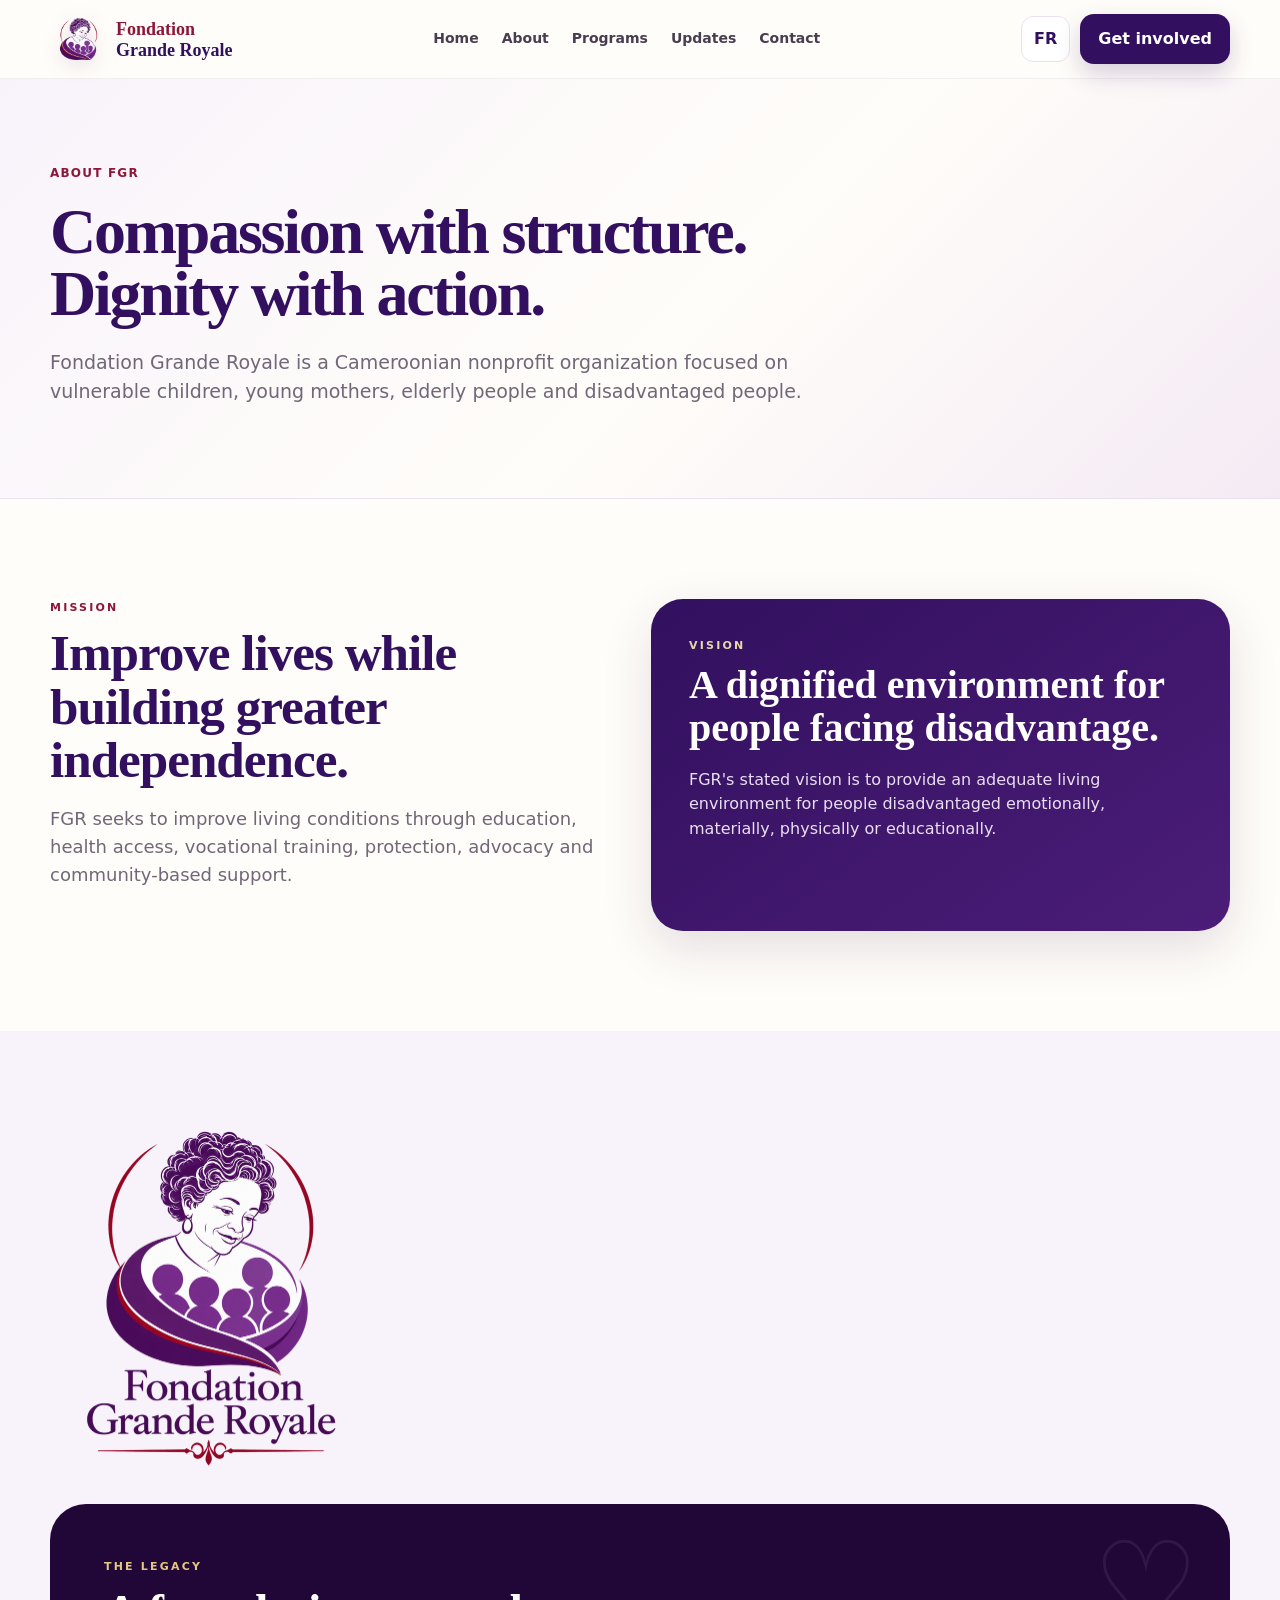
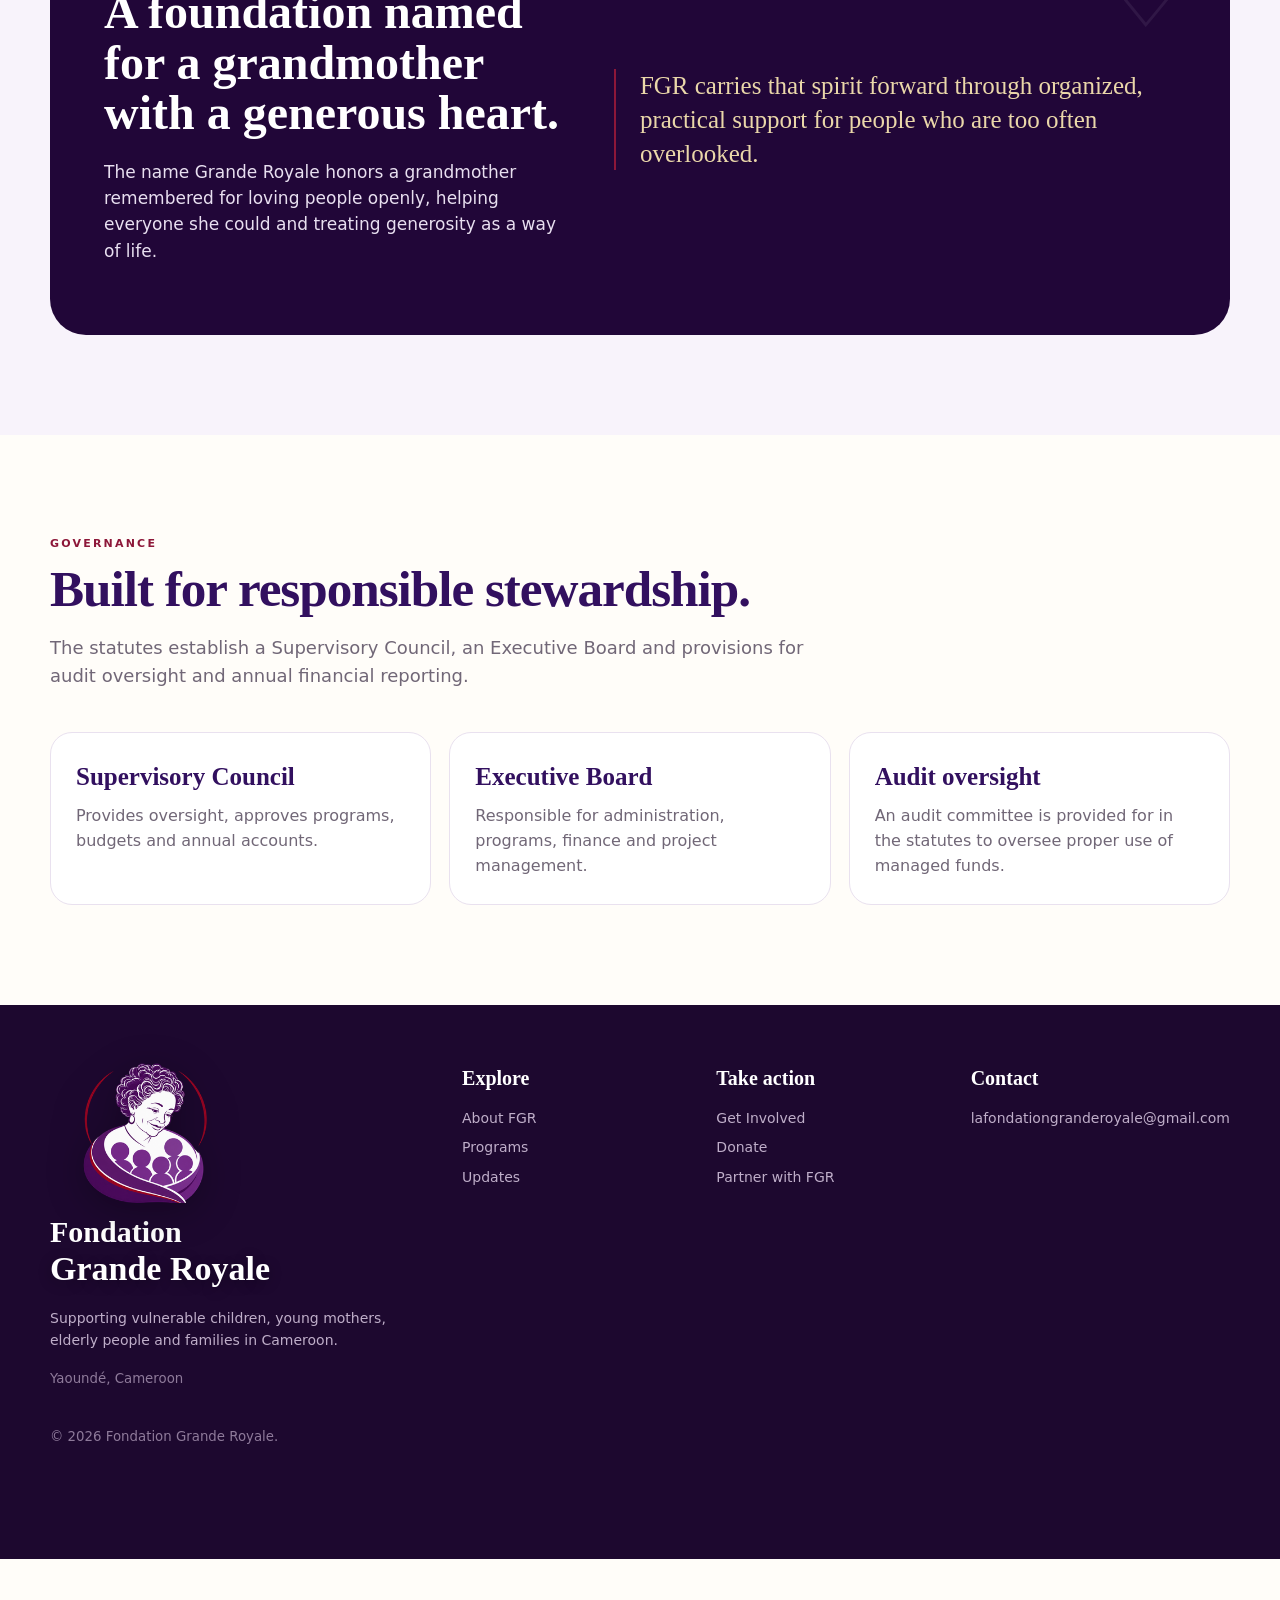
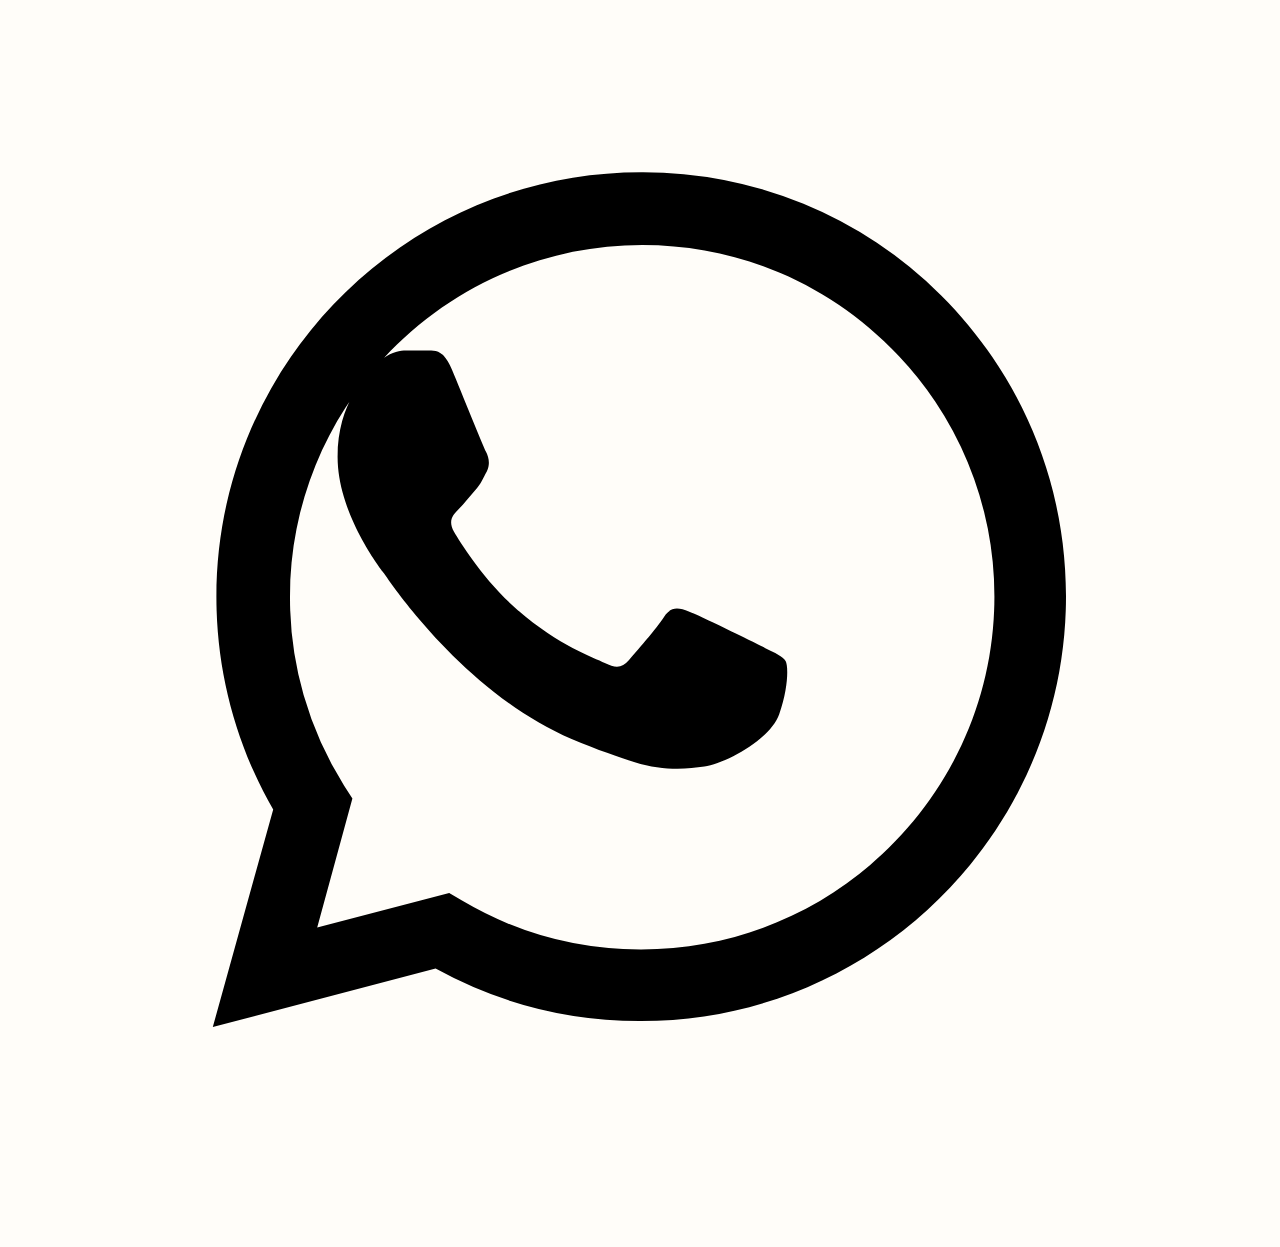
==== commit c01be00c: "Add floating WhatsApp contact button" ====
--- a/about.html
+++ b/about.html
@@ -1,5 +1,5 @@
 <!DOCTYPE html>
-<html data-page="about.html" lang="en"><head><meta charset="utf-8"/><meta content="width=device-width, initial-scale=1" name="viewport"/><meta content="#32105f" name="theme-color"/><meta content="Learn about the mission, vision, story and governance of Fondation Grande Royale." name="description"/><title>About | Fondation Grande Royale</title><link href="manifest.webmanifest" rel="manifest"/><link href="icon-192.png" rel="apple-touch-icon"/><link href="styles.css" rel="stylesheet"/><link href="favicon-32.png" rel="icon" sizes="32x32" type="image/png"/><link href="favicon-48.png" rel="icon" sizes="48x48" type="image/png"/><link href="https://fondationgranderoyale.org/about.html" rel="canonical"/><meta content="website" property="og:type"/><meta content="Fondation Grande Royale" property="og:site_name"/><meta content="About | Fondation Grande Royale" property="og:title"/><meta content="Learn about the mission, vision, story and governance of Fondation Grande Royale." property="og:description"/><meta content="https://fondationgranderoyale.org/about.html" property="og:url"/><meta content="https://fondationgranderoyale.org/og-image.jpg" property="og:image"/><meta content="summary_large_image" name="twitter:card"/><meta content="About | Fondation Grande Royale" name="twitter:title"/><meta content="Learn about the mission, vision, story and governance of Fondation Grande Royale." name="twitter:description"/><meta content="https://fondationgranderoyale.org/og-image.jpg" name="twitter:image"/><script type="application/ld+json">{"@context": "https://schema.org", "@type": "NGO", "name": "Fondation Grande Royale", "url": "https://fondationgranderoyale.org", "logo": "https://fondationgranderoyale.org/logo-full.webp", "email": "lafondationgranderoyale@gmail.com", "address": {"@type": "PostalAddress", "addressLocality": "Yaoundé", "addressCountry": "CM"}, "areaServed": {"@type": "Country", "name": "Cameroon"}}</script></head><body id="top"><header class="header"><div class="wrap header-inner"><a aria-label="Fondation Grande Royale home" class="brand" href="./index.html"><img alt="" class="brand-logo" decoding="async" height="250" src="logo-mark.webp" width="320"/><div class="brand-copy"><small>Fondation</small><strong>Grande Royale</strong></div></a><nav class="nav"><a href="./index.html">Home</a><a href="about.html">About</a><a href="programs.html">Programs</a><a href="updates.html">Updates</a><a href="contact.html">Contact</a></nav><div class="header-actions"><button aria-label="Afficher le site en français" aria-pressed="false" class="lang" type="button">FR</button><a class="primary-btn" href="get-involved.html">Get involved</a><button aria-controls="mobile-menu" aria-expanded="false" aria-label="Open menu" class="menu" type="button">☰</button></div><div class="mobile-menu" id="mobile-menu"><a href="./index.html">Home</a><a href="about.html">About</a><a href="programs.html">Programs</a><a href="updates.html">Updates</a><a href="get-involved.html">Get Involved</a><a href="contact.html">Contact</a></div></div></header>
+<html data-page="about.html" lang="en"><head><meta charset="utf-8"/><meta content="width=device-width, initial-scale=1" name="viewport"/><meta content="#32105f" name="theme-color"/><meta content="Learn about the mission, vision, story and governance of Fondation Grande Royale." name="description"/><title>About | Fondation Grande Royale</title><link href="manifest.webmanifest" rel="manifest"/><link href="icon-192.png" rel="apple-touch-icon"/><link href="styles.css?v=20261021-2" rel="stylesheet"/><link href="favicon-32.png" rel="icon" sizes="32x32" type="image/png"/><link href="favicon-48.png" rel="icon" sizes="48x48" type="image/png"/><link href="https://fondationgranderoyale.org/about.html" rel="canonical"/><meta content="website" property="og:type"/><meta content="Fondation Grande Royale" property="og:site_name"/><meta content="About | Fondation Grande Royale" property="og:title"/><meta content="Learn about the mission, vision, story and governance of Fondation Grande Royale." property="og:description"/><meta content="https://fondationgranderoyale.org/about.html" property="og:url"/><meta content="https://fondationgranderoyale.org/og-image.jpg" property="og:image"/><meta content="summary_large_image" name="twitter:card"/><meta content="About | Fondation Grande Royale" name="twitter:title"/><meta content="Learn about the mission, vision, story and governance of Fondation Grande Royale." name="twitter:description"/><meta content="https://fondationgranderoyale.org/og-image.jpg" name="twitter:image"/><script type="application/ld+json">{"@context": "https://schema.org", "@type": "NGO", "name": "Fondation Grande Royale", "url": "https://fondationgranderoyale.org", "logo": "https://fondationgranderoyale.org/logo-full.webp", "email": "lafondationgranderoyale@gmail.com", "address": {"@type": "PostalAddress", "addressLocality": "Yaoundé", "addressCountry": "CM"}, "areaServed": {"@type": "Country", "name": "Cameroon"}}</script></head><body id="top"><header class="header"><div class="wrap header-inner"><a aria-label="Fondation Grande Royale home" class="brand" href="./index.html"><img alt="" class="brand-logo" decoding="async" height="250" src="logo-mark.webp" width="320"/><div class="brand-copy"><small>Fondation</small><strong>Grande Royale</strong></div></a><nav class="nav"><a href="./index.html">Home</a><a href="about.html">About</a><a href="programs.html">Programs</a><a href="updates.html">Updates</a><a href="contact.html">Contact</a></nav><div class="header-actions"><button aria-label="Afficher le site en français" aria-pressed="false" class="lang" type="button">FR</button><a class="primary-btn" href="get-involved.html">Get involved</a><button aria-controls="mobile-menu" aria-expanded="false" aria-label="Open menu" class="menu" type="button">☰</button></div><div class="mobile-menu" id="mobile-menu"><a href="./index.html">Home</a><a href="about.html">About</a><a href="programs.html">Programs</a><a href="updates.html">Updates</a><a href="get-involved.html">Get Involved</a><a href="contact.html">Contact</a></div></div></header>
 <main><section class="page-hero"><div class="wrap"><div class="breadcrumb">About FGR</div><h1>Compassion with structure. Dignity with action.</h1><p>Fondation Grande Royale is a Cameroonian nonprofit organization focused on vulnerable children, young mothers, elderly people and disadvantaged people.</p></div></section><section class="section"><div class="wrap"><div class="grid-2"><div><div class="section-title"><div class="kicker">Mission</div><h2>Improve lives while building greater independence.</h2><p>FGR seeks to improve living conditions through education, health access, vocational training, protection, advocacy and community-based support.</p></div></div><div class="mission-story" style="min-height:330px"><div><div class="eyebrow gold">Vision</div><h3>A dignified environment for people facing disadvantage.</h3><p>FGR's stated vision is to provide an adequate living environment for people disadvantaged emotionally, materially, physically or educationally.</p></div></div></div></div></section>
 <section class="section soft" id="story"><div class="wrap"><div class="legacy-logo-wrap"><img alt="Fondation Grande Royale logo" class="legacy-logo" decoding="async" height="679" loading="lazy" src="logo-full.webp" width="640"/></div><div class="story-card"><div><div class="kicker" style="color:#e5c77f">The legacy</div><h3>A foundation named for a grandmother with a generous heart.</h3><p>The name Grande Royale honors a grandmother remembered for loving people openly, helping everyone she could and treating generosity as a way of life.</p></div><blockquote>FGR carries that spirit forward through organized, practical support for people who are too often overlooked.</blockquote><div class="story-mark">♡</div></div></div></section>
-<section class="section"><div class="wrap"><div class="section-title"><div class="kicker">Governance</div><h2>Built for responsible stewardship.</h2><p>The statutes establish a Supervisory Council, an Executive Board and provisions for audit oversight and annual financial reporting.</p></div><div class="grid-3"><article class="info-card"><h3>Supervisory Council</h3><p>Provides oversight, approves programs, budgets and annual accounts.</p></article><article class="info-card"><h3>Executive Board</h3><p>Responsible for administration, programs, finance and project management.</p></article><article class="info-card"><h3>Audit oversight</h3><p>An audit committee is provided for in the statutes to oversee proper use of managed funds.</p></article></div></div></section></main><footer class="footer"><div class="wrap footer-grid"><div><div class="footer-brand-lockup"><img alt="" class="footer-mark" decoding="async" height="250" loading="lazy" src="logo-mark.webp" width="320"/><div class="footer-brand-text"><span>Fondation</span><strong>Grande Royale</strong></div></div><p>Supporting vulnerable children, young mothers, elderly people and families in Cameroon.</p><small>Yaoundé, Cameroon</small></div><div><h4>Explore</h4><a href="about.html">About FGR</a><a href="programs.html">Programs</a><a href="updates.html">Updates</a></div><div><h4>Take action</h4><a href="get-involved.html">Get Involved</a><a href="get-involved.html#donate">Donate</a><a href="contact.html">Partner with FGR</a></div><div><h4>Contact</h4><a href="mailto:lafondationgranderoyale@gmail.com">lafondationgranderoyale@gmail.com</a></div></div><div class="wrap" style="margin-top:34px"><small>© <span id="year"></span> Fondation Grande Royale.</small></div></footer><nav class="mobile-nav"><a href="./index.html"><b>⌂</b>Home</a><a href="programs.html"><b>✦</b>Work</a><a href="about.html"><b>♡</b>Story</a><a href="get-involved.html"><b>↗</b>Help</a></nav><script src="script.js?v=20260924-2"></script></body></html>+<section class="section"><div class="wrap"><div class="section-title"><div class="kicker">Governance</div><h2>Built for responsible stewardship.</h2><p>The statutes establish a Supervisory Council, an Executive Board and provisions for audit oversight and annual financial reporting.</p></div><div class="grid-3"><article class="info-card"><h3>Supervisory Council</h3><p>Provides oversight, approves programs, budgets and annual accounts.</p></article><article class="info-card"><h3>Executive Board</h3><p>Responsible for administration, programs, finance and project management.</p></article><article class="info-card"><h3>Audit oversight</h3><p>An audit committee is provided for in the statutes to oversee proper use of managed funds.</p></article></div></div></section></main><footer class="footer"><div class="wrap footer-grid"><div><div class="footer-brand-lockup"><img alt="" class="footer-mark" decoding="async" height="250" loading="lazy" src="logo-mark.webp" width="320"/><div class="footer-brand-text"><span>Fondation</span><strong>Grande Royale</strong></div></div><p>Supporting vulnerable children, young mothers, elderly people and families in Cameroon.</p><small>Yaoundé, Cameroon</small></div><div><h4>Explore</h4><a href="about.html">About FGR</a><a href="programs.html">Programs</a><a href="updates.html">Updates</a></div><div><h4>Take action</h4><a href="get-involved.html">Get Involved</a><a href="get-involved.html#donate">Donate</a><a href="contact.html">Partner with FGR</a></div><div><h4>Contact</h4><a href="mailto:lafondationgranderoyale@gmail.com">lafondationgranderoyale@gmail.com</a></div></div><div class="wrap" style="margin-top:34px"><small>© <span id="year"></span> Fondation Grande Royale.</small></div></footer><nav class="mobile-nav"><a href="./index.html"><b>⌂</b>Home</a><a href="programs.html"><b>✦</b>Work</a><a href="about.html"><b>♡</b>Story</a><a href="get-involved.html"><b>↗</b>Help</a></nav><script src="script.js?v=20260924-2"></script><a class="whatsapp-float" href="https://wa.me/18156301168" target="_blank" rel="noopener" aria-label="Chat with Fondation Grande Royale on WhatsApp"><svg aria-hidden="true" viewBox="0 0 32 32" role="img"><path d="M19.11 17.21c-.28-.14-1.64-.81-1.89-.9-.25-.09-.44-.14-.62.14-.18.28-.72.9-.88 1.08-.16.19-.32.21-.6.07-.28-.14-1.17-.43-2.23-1.37-.82-.73-1.38-1.64-1.54-1.91-.16-.28-.02-.43.12-.57.13-.13.28-.32.42-.48.14-.16.18-.28.28-.46.09-.18.05-.35-.02-.49-.07-.14-.62-1.5-.85-2.05-.22-.54-.45-.47-.62-.48h-.53c-.18 0-.49.07-.74.35-.25.28-.97.95-.97 2.31 0 1.36.99 2.68 1.13 2.87.14.18 1.95 2.98 4.72 4.18.66.28 1.18.45 1.58.58.66.21 1.26.18 1.74.11.53-.08 1.64-.67 1.87-1.31.23-.65.23-1.21.16-1.33-.07-.12-.25-.19-.53-.33zM16.03 5.33c-5.86 0-10.62 4.76-10.62 10.62 0 1.87.49 3.7 1.42 5.31L5.32 26.7l5.57-1.46a10.59 10.59 0 0 0 5.13 1.31h.01c5.86 0 10.62-4.76 10.62-10.62 0-2.84-1.11-5.51-3.12-7.52a10.55 10.55 0 0 0-7.5-3.08zm0 19.43h-.01a8.77 8.77 0 0 1-4.47-1.22l-.32-.19-3.3.86.88-3.22-.21-.33a8.8 8.8 0 0 1-1.35-4.71c0-4.85 3.95-8.8 8.81-8.8 2.35 0 4.56.92 6.22 2.58a8.74 8.74 0 0 1 2.58 6.23c-.01 4.85-3.96 8.8-8.83 8.8z"/></svg></a></body></html>
--- a/styles.css
+++ b/styles.css
@@ -11,7 +11,7 @@
 .header-inner{min-height:78px;display:flex;align-items:center;justify-content:space-between;gap:20px}.brand{display:flex;align-items:center;gap:12px;min-width:0}.brand-badge{width:46px;height:46px;border-radius:14px;display:grid;place-items:center;background:linear-gradient(145deg,var(--purple-900),var(--purple-700));color:white;font-family:Georgia,serif;font-weight:700;font-size:12px;letter-spacing:.05em;box-shadow:0 8px 18px rgba(64,22,94,.2)}
 .brand-copy{line-height:1}.brand-copy small{display:block;font-family:Georgia,serif;font-size:18px;line-height:1;letter-spacing:0;color:var(--burg);font-weight:700}.brand-copy strong{display:block;margin-top:3px;font-family:Georgia,serif;font-size:18px;line-height:1;color:var(--purple-900);font-weight:700;white-space:nowrap}.nav{display:flex;align-items:center;gap:23px;font-size:14px;font-weight:750;color:#493d50}.nav a:hover,.nav a.active{color:var(--purple-700)}.header-actions{display:flex;gap:10px;align-items:center}.lang{border:1px solid var(--border);background:white;border-radius:12px;padding:10px 12px;color:var(--purple-900);font-weight:800;cursor:pointer}.primary-btn,.gold-btn,.ghost-btn,.outline-btn{display:inline-flex;align-items:center;justify-content:center;gap:8px;padding:13px 18px;border-radius:14px;font-weight:850;transition:.2s}.primary-btn{background:var(--purple-900);color:white;box-shadow:0 10px 24px rgba(50,16,95,.2)}.primary-btn:hover,.gold-btn:hover{transform:translateY(-2px)}.menu{display:none;border:0;background:white;border-radius:12px;padding:10px 12px;box-shadow:0 8px 20px rgba(41,20,51,.08);font-size:20px;cursor:pointer}
 .mobile-menu{display:none;position:absolute;top:70px;left:14px;right:14px;background:white;border:1px solid var(--border);border-radius:20px;padding:16px;box-shadow:var(--shadow)}.mobile-menu.open{display:grid;gap:6px}.mobile-menu a{padding:12px;border-radius:12px;font-weight:750}.mobile-menu a:hover{background:var(--purple-50)}
-.hero{padding:24px 0 0}.hero-card{position:relative;min-height:650px;border-radius:36px;overflow:hidden;background:var(--purple-950);box-shadow:var(--shadow)}.hero-photo{position:absolute;inset:0;background:url('hero-family.webp') center/cover}.hero-overlay{position:absolute;inset:0;background:linear-gradient(90deg,rgba(30,7,51,.94) 0%,rgba(45,12,73,.82) 40%,rgba(45,12,73,.22) 72%,rgba(45,12,73,.08) 100%)}.hero-content{position:relative;z-index:2;min-height:650px;padding:76px 66px;display:flex;flex-direction:column;justify-content:center;max-width:720px;color:white}.eyebrow,.kicker{font-size:11px;letter-spacing:.2em;text-transform:uppercase;font-weight:900}.eyebrow.gold{color:var(--gold-soft)}.kicker{color:var(--burg)}.hero h1,.page-hero h1{font-family:Georgia,serif;font-size:clamp(48px,6vw,84px);line-height:.98;letter-spacing:-.035em;margin:18px 0 22px;font-weight:600}.hero p{font-size:18px;color:#f4ecf7;max-width:620px;margin:0 0 30px}.hero-cta{display:flex;gap:12px;flex-wrap:wrap}.gold-btn{background:var(--gold);color:#2d1637}.ghost-btn{border:1px solid rgba(255,255,255,.45);color:white;background:rgba(255,255,255,.08)}.outline-btn{border:1px solid var(--purple-700);color:var(--purple-900);background:white}.hero-note{position:absolute;z-index:3;right:30px;bottom:28px;background:rgba(255,255,255,.95);border-radius:20px;padding:17px 18px;display:flex;gap:12px;align-items:center;box-shadow:0 12px 30px rgba(0,0,0,.18);max-width:345px}.hero-note i{width:42px;height:42px;border-radius:14px;background:var(--purple-100);display:grid;place-items:center;color:var(--burg);font-style:normal;font-size:20px}.hero-note small{display:block;color:var(--burg);font-size:10px;letter-spacing:.14em;font-weight:900;text-transform:uppercase}.hero-note strong{display:block;font-family:Georgia,serif;color:var(--purple-900);font-size:18px;line-height:1.1;margin-top:3px}
+.hero{padding:18px 0 0}.hero-card{position:relative;height:calc(100svh - 165px);min-height:500px;max-height:620px;border-radius:36px;overflow:hidden;background:var(--purple-950);box-shadow:var(--shadow)}.hero-photo{position:absolute;inset:0;background:url('hero-family.webp') center/cover}.hero-overlay{position:absolute;inset:0;background:linear-gradient(90deg,rgba(30,7,51,.94) 0%,rgba(45,12,73,.82) 40%,rgba(45,12,73,.22) 72%,rgba(45,12,73,.08) 100%)}.hero-content{position:relative;z-index:2;height:100%;min-height:0;padding:36px 60px;display:flex;flex-direction:column;justify-content:center;max-width:720px;color:white}.eyebrow,.kicker{font-size:11px;letter-spacing:.2em;text-transform:uppercase;font-weight:900}.eyebrow.gold{color:var(--gold-soft)}.kicker{color:var(--burg)}.hero h1,.page-hero h1{font-family:Georgia,serif;line-height:.98;letter-spacing:-.035em;font-weight:600}.hero h1{font-size:clamp(44px,4.3vw,64px);margin:12px 0 16px}.page-hero h1{font-size:clamp(46px,5vw,72px);margin:18px 0 22px}.hero p{font-size:16.5px;color:#f4ecf7;max-width:620px;margin:0 0 20px}.hero-cta{display:flex;gap:12px;flex-wrap:wrap}.gold-btn{background:var(--gold);color:#2d1637}.ghost-btn{border:1px solid rgba(255,255,255,.45);color:white;background:rgba(255,255,255,.08)}.outline-btn{border:1px solid var(--purple-700);color:var(--purple-900);background:white}.hero-note{position:absolute;z-index:3;right:24px;bottom:22px;background:rgba(255,255,255,.95);border-radius:20px;padding:17px 18px;display:flex;gap:12px;align-items:center;box-shadow:0 12px 30px rgba(0,0,0,.18);max-width:345px}.hero-note i{width:42px;height:42px;border-radius:14px;background:var(--purple-100);display:grid;place-items:center;color:var(--burg);font-style:normal;font-size:20px}.hero-note small{display:block;color:var(--burg);font-size:10px;letter-spacing:.14em;font-weight:900;text-transform:uppercase}.hero-note strong{display:block;font-family:Georgia,serif;color:var(--purple-900);font-size:18px;line-height:1.1;margin-top:3px}
 .quick{margin-top:18px;display:grid;grid-template-columns:repeat(4,1fr);gap:14px}.quick a{background:white;border:1px solid var(--border);border-radius:18px;padding:18px;display:flex;align-items:center;gap:12px;box-shadow:0 8px 22px rgba(49,19,66,.05)}.quick span{width:40px;height:40px;border-radius:13px;background:var(--purple-100);display:grid;place-items:center;color:var(--purple-900);font-weight:900}.quick strong{font-size:14px;color:var(--purple-900)}
 .section{padding:100px 0}.section.soft{background:var(--purple-50)}.section-title{max-width:780px;margin-bottom:42px}.section-title h2,.page-hero h1{color:var(--purple-900)}.section-title h2{font-family:Georgia,serif;font-size:clamp(38px,4vw,60px);line-height:1.05;margin:10px 0 18px;font-weight:600;letter-spacing:-.02em}.section-title p{color:var(--muted);font-size:18px;margin:0}.page-hero{padding:85px 0 72px;background:linear-gradient(135deg,#f8f3fb 0%,#fffdf9 55%,#f4eaf4 100%);border-bottom:1px solid var(--border)}.page-hero h1{font-size:clamp(46px,5vw,72px);max-width:850px}.page-hero p{font-size:19px;color:var(--muted);max-width:760px}.breadcrumb{font-size:12px;font-weight:800;color:var(--burg);letter-spacing:.1em;text-transform:uppercase}
 .mission-grid{display:grid;grid-template-columns:.85fr 1.15fr;gap:30px}.mission-story{background:linear-gradient(145deg,var(--purple-900),var(--purple-800));border-radius:var(--r-xl);padding:38px;color:white;min-height:420px;display:flex;flex-direction:column;justify-content:space-between;box-shadow:var(--shadow)}.mission-story h3{font-family:Georgia,serif;font-size:40px;line-height:1.07;margin:10px 0 18px;font-weight:600}.mission-story p{color:#eadff0;margin:0}.mission-quote{font-family:Georgia,serif;font-style:italic;color:var(--gold-soft);font-size:21px;border-left:2px solid var(--burg);padding-left:18px;margin-top:34px}.serve-grid{display:grid;grid-template-columns:1fr 1fr;gap:14px}.serve-card,.info-card,.update-card,.program-card{background:white;border:1px solid var(--border);border-radius:22px;padding:25px}.serve-card .icon,.program-card .icon{width:44px;height:44px;border-radius:14px;background:var(--purple-100);display:grid;place-items:center;margin-bottom:20px;font-size:20px}.serve-card h4,.program-card h3,.info-card h3,.update-card h3{font-family:Georgia,serif;color:var(--purple-900);margin:0 0 8px}.serve-card h4{font-size:22px}.serve-card p,.program-card p,.info-card p,.update-card p{margin:0;color:var(--muted)}
@@ -21,19 +21,40 @@
 .donate-options{display:grid;grid-template-columns:repeat(3,1fr);gap:18px}.donate-card{background:white;border:1px solid var(--border);border-radius:24px;padding:30px;box-shadow:0 10px 30px rgba(49,19,66,.05)}.donate-card.featured{border:2px solid var(--gold);position:relative}.donate-card .tag{position:absolute;top:-12px;right:18px;background:var(--gold);color:#3b213f;border-radius:999px;padding:6px 10px;font-size:10px;font-weight:900}.donate-card h3{font-family:Georgia,serif;color:var(--purple-900);font-size:28px;margin:0 0 10px}.donate-card p{color:var(--muted)}.note{background:#fff8eb;border-left:4px solid var(--gold);padding:16px 18px;border-radius:12px;color:#655331}.contact-list{display:grid;gap:14px}.contact-item{display:flex;gap:14px;align-items:flex-start;background:white;border:1px solid var(--border);border-radius:18px;padding:20px}.contact-item .dot{width:38px;height:38px;border-radius:12px;background:var(--purple-100);display:grid;place-items:center;color:var(--burg)}.contact-item strong{display:block;color:var(--purple-900)}.contact-item span,.contact-item a{color:var(--muted);font-size:14px}.form{display:grid;gap:14px;background:white;border:1px solid var(--border);border-radius:24px;padding:28px}.form label{font-size:12px;font-weight:800;color:var(--purple-900)}.form input,.form textarea,.form select{width:100%;border:1px solid var(--border);border-radius:12px;padding:13px 14px;background:#fff}.form textarea{min-height:140px;resize:vertical}
 .footer{background:#1d082f;color:#d9cce2;padding:58px 0 110px}.footer-grid{display:grid;grid-template-columns:1.4fr .8fr .8fr .8fr;gap:44px}.footer h4{font-family:Georgia,serif;color:white;font-size:20px;margin:0 0 14px}.footer p,.footer a{color:#bfaec9;font-size:14px}.footer a{display:block;margin:8px 0}.footer-brand{font-family:Georgia,serif;color:white;font-size:24px;margin-bottom:8px}.footer small{color:#8e7a9a}.mobile-nav{display:none}
 @media(max-width:980px){.nav,.header-actions .primary-btn{display:none}.menu{display:block}.header-inner{min-height:70px}.hero-card,.hero-content{min-height:590px}.hero-content{padding:58px 34px 120px;max-width:620px}.hero-overlay{background:linear-gradient(180deg,rgba(30,7,51,.25) 0%,rgba(30,7,51,.62) 45%,rgba(30,7,51,.96) 100%)}.hero-content{justify-content:flex-end}.hero-note{left:18px;right:18px;bottom:18px;max-width:none}.quick{grid-template-columns:repeat(2,1fr)}.mission-grid,.feature-row,.feature-row.reverse,.story-card,.cta-card,.grid-2,.footer-grid{grid-template-columns:1fr}.feature-row.reverse .feature-img{order:1}.feature-row.reverse .feature-copy{order:2}.grid-3,.donate-options{grid-template-columns:1fr 1fr}.footer-grid{grid-template-columns:1fr 1fr}.mobile-nav{position:fixed;left:14px;right:14px;bottom:14px;z-index:60;background:rgba(255,255,255,.97);border:1px solid var(--border);box-shadow:0 15px 45px rgba(40,12,60,.18);border-radius:22px;padding:9px;display:grid;grid-template-columns:repeat(4,1fr)}.mobile-nav a{display:flex;flex-direction:column;align-items:center;gap:4px;padding:7px 4px;color:#685a70;font-size:10px;font-weight:800}.mobile-nav b{font-size:19px;color:var(--purple-900)}}
-@media(max-width:620px){.wrap{width:min(calc(100% - 24px),var(--max))}.brand-copy small,.brand-copy strong{font-size:14px}.brand-badge{width:40px;height:40px;border-radius:12px;font-size:11px}.hero{padding-top:12px}.hero-card{border-radius:24px;min-height:600px}.hero-photo{background-position:64% center}.hero-content{padding:40px 22px 132px}.hero h1{font-size:47px}.hero p{font-size:15.5px}.hero-cta{gap:8px}.gold-btn,.ghost-btn,.outline-btn{width:100%;justify-content:center}.hero-note{border-radius:17px;padding:13px}.quick{gap:10px}.quick a{padding:14px;border-radius:16px}.section{padding:72px 0}.section-title{margin-bottom:28px}.section-title h2{font-size:40px}.section-title p{font-size:16px}.mission-story{padding:28px;border-radius:24px}.mission-story h3{font-size:34px}.serve-grid,.grid-3,.donate-options,.footer-grid{grid-template-columns:1fr}.feature-img{min-height:330px;border-radius:24px}.feature-copy{padding:28px;border-radius:24px}.feature-copy h3{font-size:34px}.story-card{padding:30px;border-radius:24px;gap:26px}.story-card h3{font-size:37px}.story-card blockquote{font-size:21px}.cta{padding:72px 0}.cta-card{padding:32px 26px;border-radius:24px}.cta-card h2{font-size:38px}.page-hero{padding:65px 0 50px}.page-hero h1{font-size:48px}.footer{padding-bottom:120px}}
+@media(max-width:620px){
+.wrap{width:min(calc(100% - 24px),var(--max))}.brand-copy small,.brand-copy strong{font-size:14px}.brand-badge{width:40px;height:40px;border-radius:12px;font-size:11px}.hero{padding-top:12px}.hero-card{height:auto;min-height:440px;max-height:none;border-radius:24px}.hero-photo{background-position:64% center}.hero-content{height:auto;min-height:440px;padding:30px 22px 104px}.hero h1{font-size:47px}.hero p{font-size:15.5px}.hero-cta{gap:8px}.gold-btn,.ghost-btn,.outline-btn{width:100%;justify-content:center}.hero-note{border-radius:17px;padding:13px}.quick{gap:10px}.quick a{padding:14px;border-radius:16px}.section{padding:72px 0}.section-title{margin-bottom:28px}.section-title h2{font-size:40px}.section-title p{font-size:16px}.mission-story{padding:28px;border-radius:24px}.mission-story h3{font-size:34px}.serve-grid,.grid-3,.donate-options,.footer-grid{grid-template-columns:1fr}.feature-img{min-height:330px;border-radius:24px}.feature-copy{padding:28px;border-radius:24px}.feature-copy h3{font-size:34px}.story-card{padding:30px;border-radius:24px;gap:26px}.story-card h3{font-size:37px}.story-card blockquote{font-size:21px}.cta{padding:72px 0}.cta-card{padding:32px 26px;border-radius:24px}.cta-card h2{font-size:38px}.page-hero{padding:65px 0 50px}.page-hero h1{font-size:48px}.footer{padding-bottom:120px}
+.brand-logo{width:44px;height:44px}.footer-logo{width:210px}
+.feature-img{height:330px}
+.footer-brand-lockup{
+    align-items:center;
+    text-align:center;
+    gap:12px;
+  }
+
+  .footer-mark{
+    width:210px;
+  }
+
+  .footer-brand-text{
+    align-items:center;
+  }
+
+  .footer-brand-text span{
+    font-size:28px;
+  }
+
+  .footer-brand-text strong{
+    font-size:32px;
+  }
+}
 
 /* Official Fondation Grande Royale logo integration */
-.brand-logo{width:54px;height:54px;object-fit:contain;flex:0 0 auto;filter:drop-shadow(0 5px 10px rgba(64,22,94,.12))}.brand-badge{display:none}.footer-logo{display:block;width:min(240px,100%);height:auto;margin-bottom:18px}.sr-only{position:absolute!important;width:1px!important;height:1px!important;padding:0!important;margin:-1px!important;overflow:hidden!important;clip:rect(0,0,0,0)!important;white-space:nowrap!important;border:0!important}@media(max-width:620px){.brand-logo{width:44px;height:44px}.footer-logo{width:210px}}
+.brand-logo{width:54px;height:54px;object-fit:contain;flex:0 0 auto;filter:drop-shadow(0 5px 10px rgba(64,22,94,.12))}.brand-badge{display:none}.footer-logo{display:block;width:min(240px,100%);height:auto;margin-bottom:18px}.sr-only{position:absolute!important;width:1px!important;height:1px!important;padding:0!important;margin:-1px!important;overflow:hidden!important;clip:rect(0,0,0,0)!important;white-space:nowrap!important;border:0!important}
 
 .legacy-logo-wrap{text-align:center;margin:0 auto 34px}.legacy-logo{width:min(320px,78vw);height:auto}
 
 /* Audit 2026: performance, accessibility and translated UI fixes */
 .feature-img{display:block;width:100%;height:470px;object-fit:cover;background:none}.feature-row.reverse .feature-img{order:initial}.lang:focus-visible,.menu:focus-visible,a:focus-visible,button:focus-visible,input:focus-visible,textarea:focus-visible,select:focus-visible{outline:3px solid var(--gold);outline-offset:3px}.lang[aria-pressed="true"]{background:var(--purple-100)}
-@media(max-width:620px){.feature-img{height:330px}}
-
-
-
 
 /* Footer brand lockup — centered and high contrast */
 .footer-brand-lockup{
@@ -78,26 +99,59 @@
   text-shadow:0 3px 14px rgba(0,0,0,.32);
 }
 
-@media(max-width:620px){
-  .footer-brand-lockup{
-    align-items:center;
-    text-align:center;
-    gap:12px;
-  }
 
-  .footer-mark{
-    width:210px;
-  }
 
-  .footer-brand-text{
-    align-items:center;
-  }
-
-  .footer-brand-text span{
-    font-size:28px;
-  }
-
-  .footer-brand-text strong{
-    font-size:32px;
-  }
+/* Phase 3 — hosted contact form */
+.hp-field{
+  position:absolute!important;
+  left:-9999px!important;
+  width:1px!important;
+  height:1px!important;
+  opacity:0!important;
+  pointer-events:none!important;
 }
+.form-note{
+  color:var(--muted);
+  font-size:12px;
+}
+.thank-you-card{
+  max-width:720px;
+  margin:0 auto;
+  text-align:center;
+  background:#fff;
+  border:1px solid var(--border);
+  border-radius:var(--r-xl);
+  padding:54px 38px;
+  box-shadow:var(--shadow);
+}
+.thank-you-icon{
+  width:68px;
+  height:68px;
+  border-radius:50%;
+  display:grid;
+  place-items:center;
+  margin:0 auto 22px;
+  background:var(--purple-100);
+  color:var(--purple-900);
+  font-size:30px;
+  font-weight:900;
+}
+.thank-you-card h2{
+  font-family:Georgia,serif;
+  color:var(--purple-900);
+  font-size:38px;
+  line-height:1.05;
+  margin:0 0 14px;
+}
+.thank-you-card p{
+  color:var(--muted);
+  font-size:17px;
+  margin:0 auto 28px;
+  max-width:560px;
+}
+.thank-you-actions{
+  display:flex;
+  gap:12px;
+  justify-content:center;
+  flex-wrap:wrap;
+}
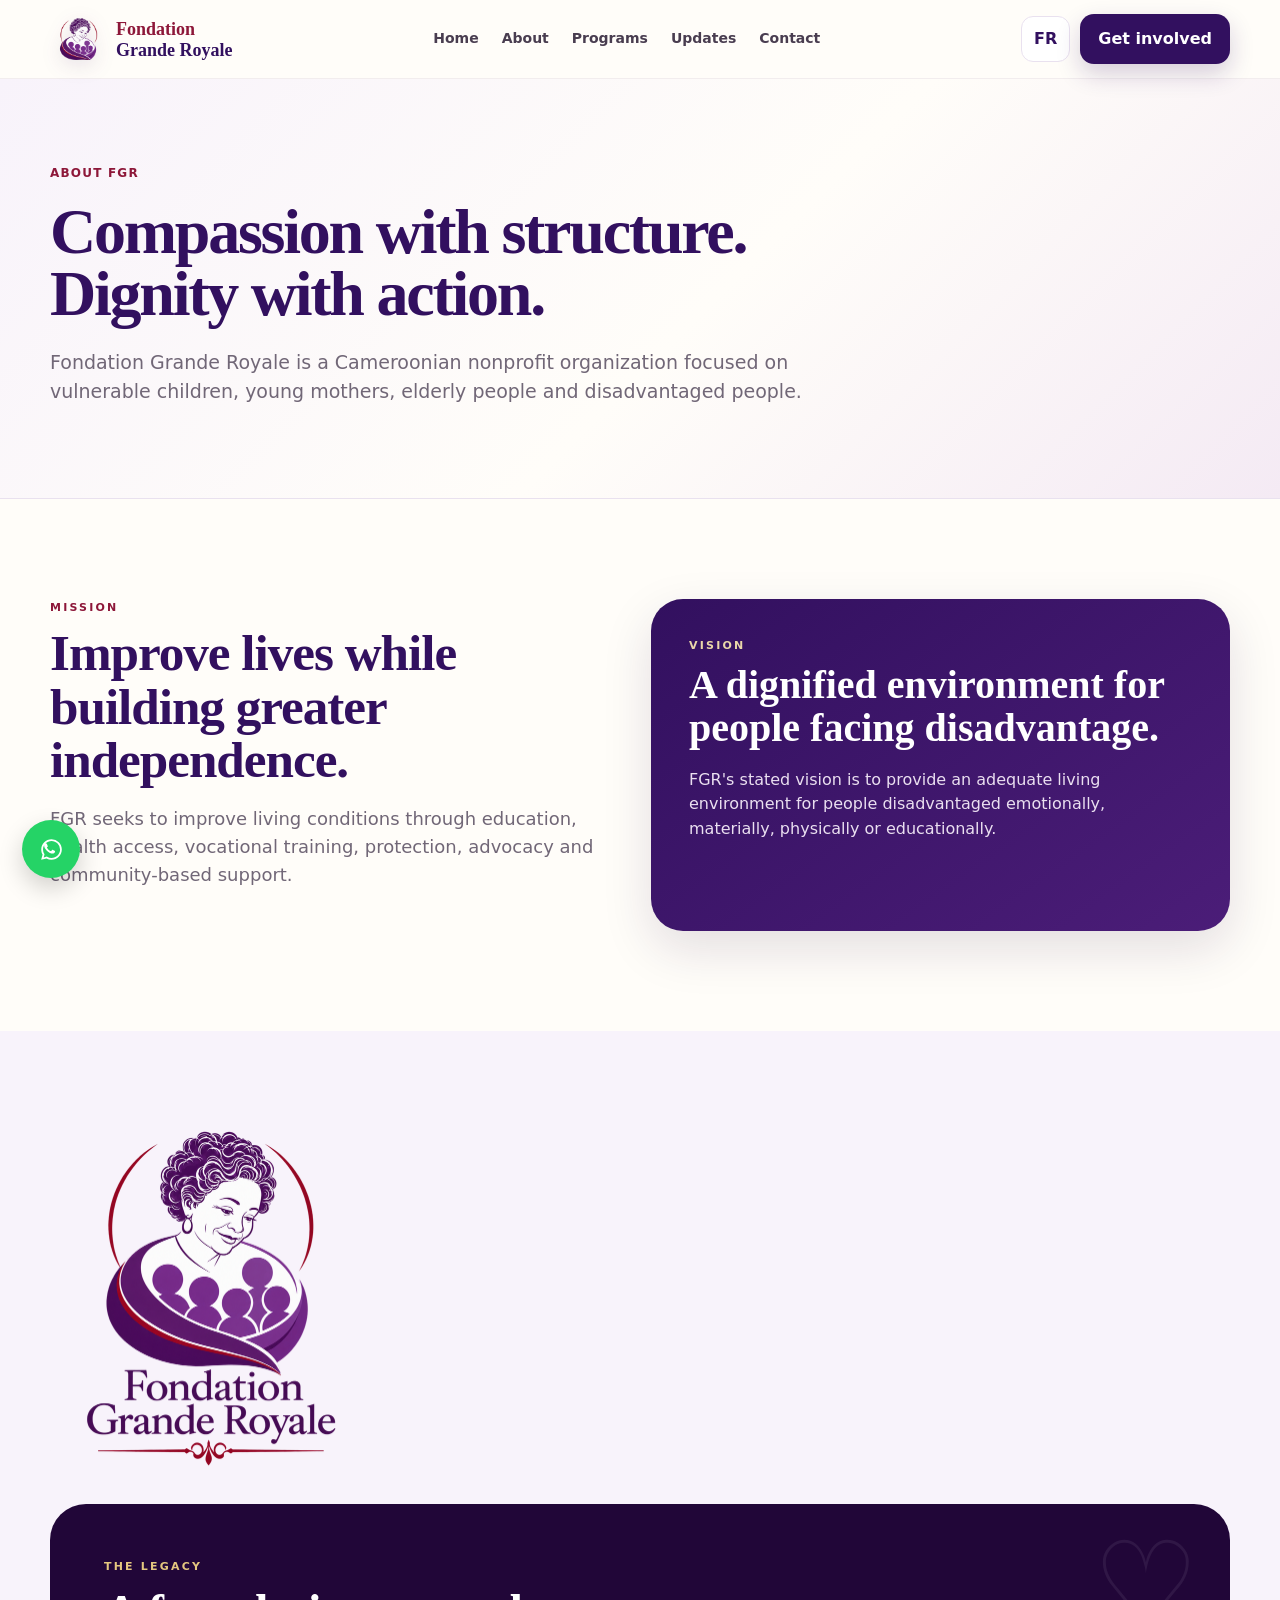
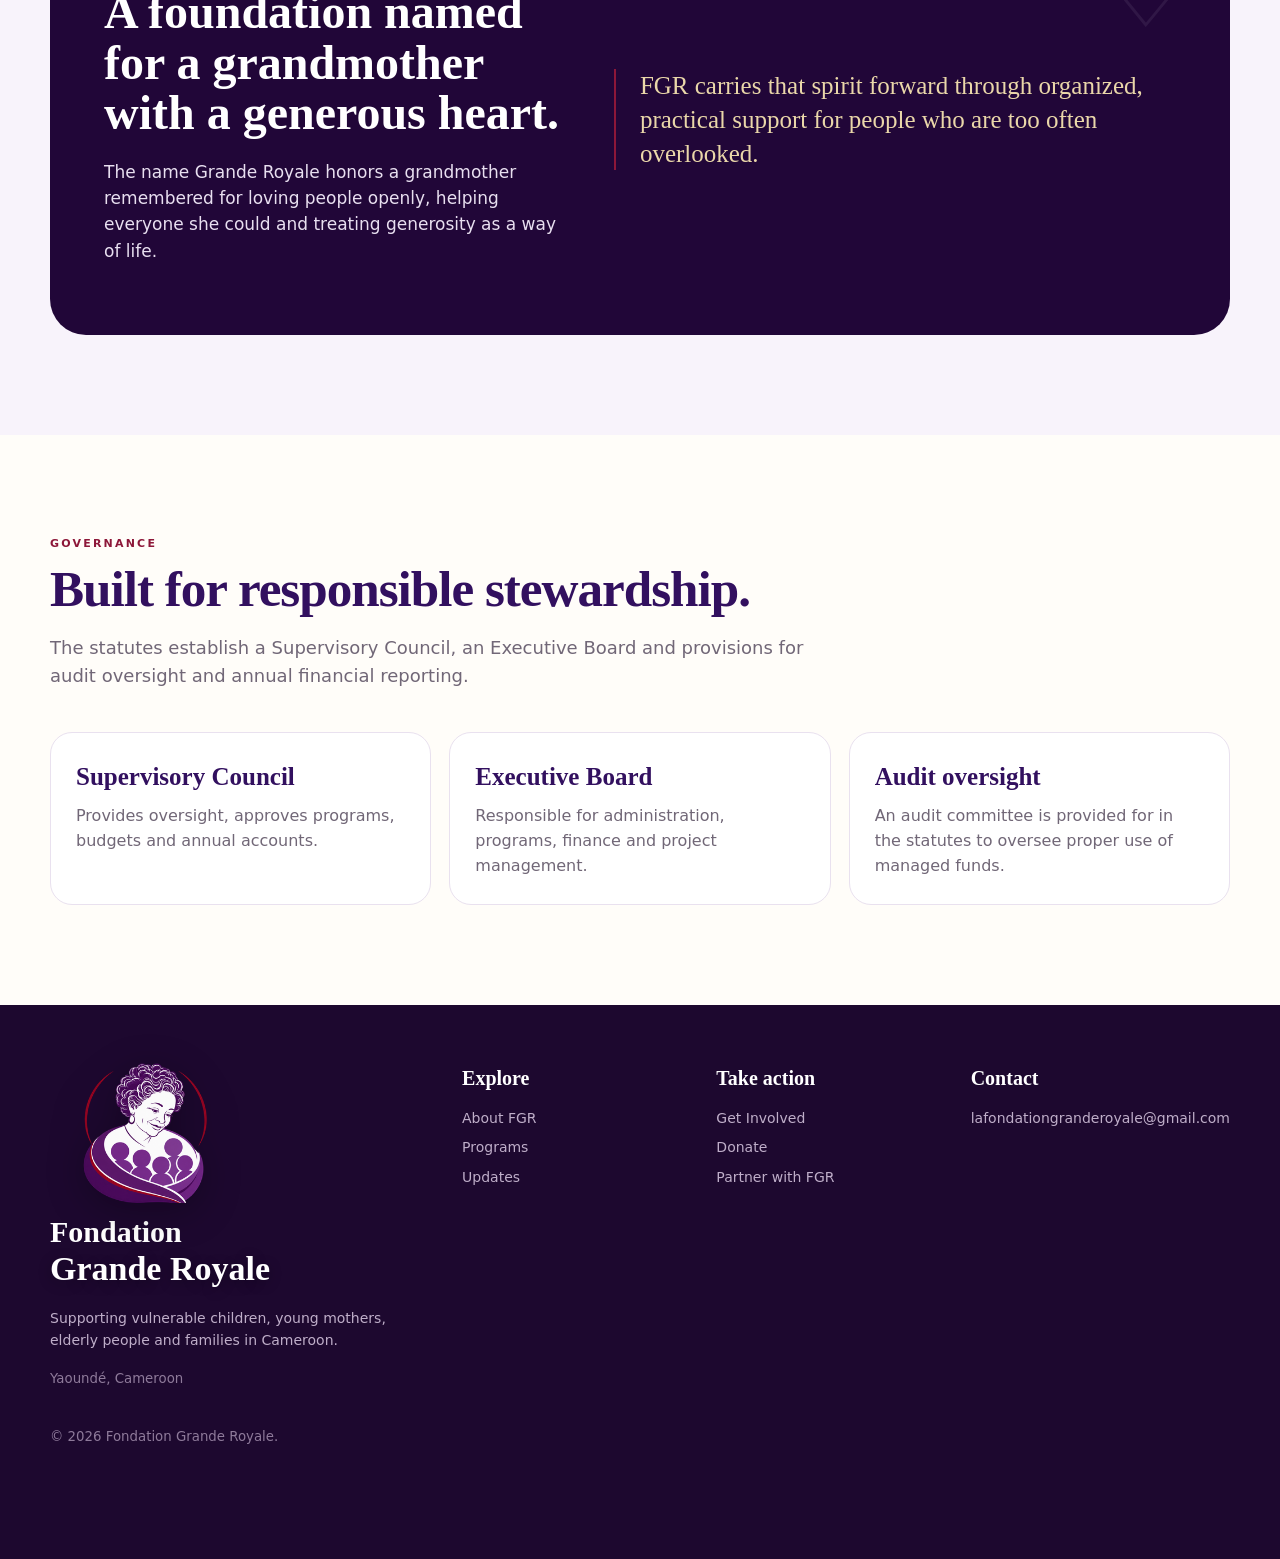
==== commit 9639f06a: "Refresh stylesheet for WhatsApp button" ====
--- a/about.html
+++ b/about.html
@@ -1,5 +1,5 @@
 <!DOCTYPE html>
-<html data-page="about.html" lang="en"><head><meta charset="utf-8"/><meta content="width=device-width, initial-scale=1" name="viewport"/><meta content="#32105f" name="theme-color"/><meta content="Learn about the mission, vision, story and governance of Fondation Grande Royale." name="description"/><title>About | Fondation Grande Royale</title><link href="manifest.webmanifest" rel="manifest"/><link href="icon-192.png" rel="apple-touch-icon"/><link href="styles.css?v=20261021-2" rel="stylesheet"/><link href="favicon-32.png" rel="icon" sizes="32x32" type="image/png"/><link href="favicon-48.png" rel="icon" sizes="48x48" type="image/png"/><link href="https://fondationgranderoyale.org/about.html" rel="canonical"/><meta content="website" property="og:type"/><meta content="Fondation Grande Royale" property="og:site_name"/><meta content="About | Fondation Grande Royale" property="og:title"/><meta content="Learn about the mission, vision, story and governance of Fondation Grande Royale." property="og:description"/><meta content="https://fondationgranderoyale.org/about.html" property="og:url"/><meta content="https://fondationgranderoyale.org/og-image.jpg" property="og:image"/><meta content="summary_large_image" name="twitter:card"/><meta content="About | Fondation Grande Royale" name="twitter:title"/><meta content="Learn about the mission, vision, story and governance of Fondation Grande Royale." name="twitter:description"/><meta content="https://fondationgranderoyale.org/og-image.jpg" name="twitter:image"/><script type="application/ld+json">{"@context": "https://schema.org", "@type": "NGO", "name": "Fondation Grande Royale", "url": "https://fondationgranderoyale.org", "logo": "https://fondationgranderoyale.org/logo-full.webp", "email": "lafondationgranderoyale@gmail.com", "address": {"@type": "PostalAddress", "addressLocality": "Yaoundé", "addressCountry": "CM"}, "areaServed": {"@type": "Country", "name": "Cameroon"}}</script></head><body id="top"><header class="header"><div class="wrap header-inner"><a aria-label="Fondation Grande Royale home" class="brand" href="./index.html"><img alt="" class="brand-logo" decoding="async" height="250" src="logo-mark.webp" width="320"/><div class="brand-copy"><small>Fondation</small><strong>Grande Royale</strong></div></a><nav class="nav"><a href="./index.html">Home</a><a href="about.html">About</a><a href="programs.html">Programs</a><a href="updates.html">Updates</a><a href="contact.html">Contact</a></nav><div class="header-actions"><button aria-label="Afficher le site en français" aria-pressed="false" class="lang" type="button">FR</button><a class="primary-btn" href="get-involved.html">Get involved</a><button aria-controls="mobile-menu" aria-expanded="false" aria-label="Open menu" class="menu" type="button">☰</button></div><div class="mobile-menu" id="mobile-menu"><a href="./index.html">Home</a><a href="about.html">About</a><a href="programs.html">Programs</a><a href="updates.html">Updates</a><a href="get-involved.html">Get Involved</a><a href="contact.html">Contact</a></div></div></header>
+<html data-page="about.html" lang="en"><head><meta charset="utf-8"/><meta content="width=device-width, initial-scale=1" name="viewport"/><meta content="#32105f" name="theme-color"/><meta content="Learn about the mission, vision, story and governance of Fondation Grande Royale." name="description"/><title>About | Fondation Grande Royale</title><link href="manifest.webmanifest" rel="manifest"/><link href="icon-192.png" rel="apple-touch-icon"/><link href="styles.css?v=20261021-3" rel="stylesheet"/><link href="favicon-32.png" rel="icon" sizes="32x32" type="image/png"/><link href="favicon-48.png" rel="icon" sizes="48x48" type="image/png"/><link href="https://fondationgranderoyale.org/about.html" rel="canonical"/><meta content="website" property="og:type"/><meta content="Fondation Grande Royale" property="og:site_name"/><meta content="About | Fondation Grande Royale" property="og:title"/><meta content="Learn about the mission, vision, story and governance of Fondation Grande Royale." property="og:description"/><meta content="https://fondationgranderoyale.org/about.html" property="og:url"/><meta content="https://fondationgranderoyale.org/og-image.jpg" property="og:image"/><meta content="summary_large_image" name="twitter:card"/><meta content="About | Fondation Grande Royale" name="twitter:title"/><meta content="Learn about the mission, vision, story and governance of Fondation Grande Royale." name="twitter:description"/><meta content="https://fondationgranderoyale.org/og-image.jpg" name="twitter:image"/><script type="application/ld+json">{"@context": "https://schema.org", "@type": "NGO", "name": "Fondation Grande Royale", "url": "https://fondationgranderoyale.org", "logo": "https://fondationgranderoyale.org/logo-full.webp", "email": "lafondationgranderoyale@gmail.com", "address": {"@type": "PostalAddress", "addressLocality": "Yaoundé", "addressCountry": "CM"}, "areaServed": {"@type": "Country", "name": "Cameroon"}}</script></head><body id="top"><header class="header"><div class="wrap header-inner"><a aria-label="Fondation Grande Royale home" class="brand" href="./index.html"><img alt="" class="brand-logo" decoding="async" height="250" src="logo-mark.webp" width="320"/><div class="brand-copy"><small>Fondation</small><strong>Grande Royale</strong></div></a><nav class="nav"><a href="./index.html">Home</a><a href="about.html">About</a><a href="programs.html">Programs</a><a href="updates.html">Updates</a><a href="contact.html">Contact</a></nav><div class="header-actions"><button aria-label="Afficher le site en français" aria-pressed="false" class="lang" type="button">FR</button><a class="primary-btn" href="get-involved.html">Get involved</a><button aria-controls="mobile-menu" aria-expanded="false" aria-label="Open menu" class="menu" type="button">☰</button></div><div class="mobile-menu" id="mobile-menu"><a href="./index.html">Home</a><a href="about.html">About</a><a href="programs.html">Programs</a><a href="updates.html">Updates</a><a href="get-involved.html">Get Involved</a><a href="contact.html">Contact</a></div></div></header>
 <main><section class="page-hero"><div class="wrap"><div class="breadcrumb">About FGR</div><h1>Compassion with structure. Dignity with action.</h1><p>Fondation Grande Royale is a Cameroonian nonprofit organization focused on vulnerable children, young mothers, elderly people and disadvantaged people.</p></div></section><section class="section"><div class="wrap"><div class="grid-2"><div><div class="section-title"><div class="kicker">Mission</div><h2>Improve lives while building greater independence.</h2><p>FGR seeks to improve living conditions through education, health access, vocational training, protection, advocacy and community-based support.</p></div></div><div class="mission-story" style="min-height:330px"><div><div class="eyebrow gold">Vision</div><h3>A dignified environment for people facing disadvantage.</h3><p>FGR's stated vision is to provide an adequate living environment for people disadvantaged emotionally, materially, physically or educationally.</p></div></div></div></div></section>
 <section class="section soft" id="story"><div class="wrap"><div class="legacy-logo-wrap"><img alt="Fondation Grande Royale logo" class="legacy-logo" decoding="async" height="679" loading="lazy" src="logo-full.webp" width="640"/></div><div class="story-card"><div><div class="kicker" style="color:#e5c77f">The legacy</div><h3>A foundation named for a grandmother with a generous heart.</h3><p>The name Grande Royale honors a grandmother remembered for loving people openly, helping everyone she could and treating generosity as a way of life.</p></div><blockquote>FGR carries that spirit forward through organized, practical support for people who are too often overlooked.</blockquote><div class="story-mark">♡</div></div></div></section>
 <section class="section"><div class="wrap"><div class="section-title"><div class="kicker">Governance</div><h2>Built for responsible stewardship.</h2><p>The statutes establish a Supervisory Council, an Executive Board and provisions for audit oversight and annual financial reporting.</p></div><div class="grid-3"><article class="info-card"><h3>Supervisory Council</h3><p>Provides oversight, approves programs, budgets and annual accounts.</p></article><article class="info-card"><h3>Executive Board</h3><p>Responsible for administration, programs, finance and project management.</p></article><article class="info-card"><h3>Audit oversight</h3><p>An audit committee is provided for in the statutes to oversee proper use of managed funds.</p></article></div></div></section></main><footer class="footer"><div class="wrap footer-grid"><div><div class="footer-brand-lockup"><img alt="" class="footer-mark" decoding="async" height="250" loading="lazy" src="logo-mark.webp" width="320"/><div class="footer-brand-text"><span>Fondation</span><strong>Grande Royale</strong></div></div><p>Supporting vulnerable children, young mothers, elderly people and families in Cameroon.</p><small>Yaoundé, Cameroon</small></div><div><h4>Explore</h4><a href="about.html">About FGR</a><a href="programs.html">Programs</a><a href="updates.html">Updates</a></div><div><h4>Take action</h4><a href="get-involved.html">Get Involved</a><a href="get-involved.html#donate">Donate</a><a href="contact.html">Partner with FGR</a></div><div><h4>Contact</h4><a href="mailto:lafondationgranderoyale@gmail.com">lafondationgranderoyale@gmail.com</a></div></div><div class="wrap" style="margin-top:34px"><small>© <span id="year"></span> Fondation Grande Royale.</small></div></footer><nav class="mobile-nav"><a href="./index.html"><b>⌂</b>Home</a><a href="programs.html"><b>✦</b>Work</a><a href="about.html"><b>♡</b>Story</a><a href="get-involved.html"><b>↗</b>Help</a></nav><script src="script.js?v=20260924-2"></script><a class="whatsapp-float" href="https://wa.me/18156301168" target="_blank" rel="noopener" aria-label="Chat with Fondation Grande Royale on WhatsApp"><svg aria-hidden="true" viewBox="0 0 32 32" role="img"><path d="M19.11 17.21c-.28-.14-1.64-.81-1.89-.9-.25-.09-.44-.14-.62.14-.18.28-.72.9-.88 1.08-.16.19-.32.21-.6.07-.28-.14-1.17-.43-2.23-1.37-.82-.73-1.38-1.64-1.54-1.91-.16-.28-.02-.43.12-.57.13-.13.28-.32.42-.48.14-.16.18-.28.28-.46.09-.18.05-.35-.02-.49-.07-.14-.62-1.5-.85-2.05-.22-.54-.45-.47-.62-.48h-.53c-.18 0-.49.07-.74.35-.25.28-.97.95-.97 2.31 0 1.36.99 2.68 1.13 2.87.14.18 1.95 2.98 4.72 4.18.66.28 1.18.45 1.58.58.66.21 1.26.18 1.74.11.53-.08 1.64-.67 1.87-1.31.23-.65.23-1.21.16-1.33-.07-.12-.25-.19-.53-.33zM16.03 5.33c-5.86 0-10.62 4.76-10.62 10.62 0 1.87.49 3.7 1.42 5.31L5.32 26.7l5.57-1.46a10.59 10.59 0 0 0 5.13 1.31h.01c5.86 0 10.62-4.76 10.62-10.62 0-2.84-1.11-5.51-3.12-7.52a10.55 10.55 0 0 0-7.5-3.08zm0 19.43h-.01a8.77 8.77 0 0 1-4.47-1.22l-.32-.19-3.3.86.88-3.22-.21-.33a8.8 8.8 0 0 1-1.35-4.71c0-4.85 3.95-8.8 8.81-8.8 2.35 0 4.56.92 6.22 2.58a8.74 8.74 0 0 1 2.58 6.23c-.01 4.85-3.96 8.8-8.83 8.8z"/></svg></a></body></html>
--- a/styles.css
+++ b/styles.css
@@ -155,3 +155,42 @@
   justify-content:center;
   flex-wrap:wrap;
 }
+
+
+/* Floating WhatsApp contact button */
+.whatsapp-float{
+  position:fixed;
+  left:22px;
+  bottom:22px;
+  width:58px;
+  height:58px;
+  border-radius:50%;
+  display:grid;
+  place-items:center;
+  background:#25D366;
+  color:#fff;
+  box-shadow:0 10px 24px rgba(0,0,0,.18);
+  z-index:999;
+  transition:transform .18s ease, box-shadow .18s ease;
+}
+.whatsapp-float:hover{
+  transform:translateY(-2px) scale(1.03);
+  box-shadow:0 14px 30px rgba(0,0,0,.22);
+}
+.whatsapp-float svg{
+  width:31px;
+  height:31px;
+  fill:currentColor;
+}
+@media(max-width:620px){
+  .whatsapp-float{
+    left:16px;
+    bottom:86px;
+    width:54px;
+    height:54px;
+  }
+  .whatsapp-float svg{
+    width:29px;
+    height:29px;
+  }
+}
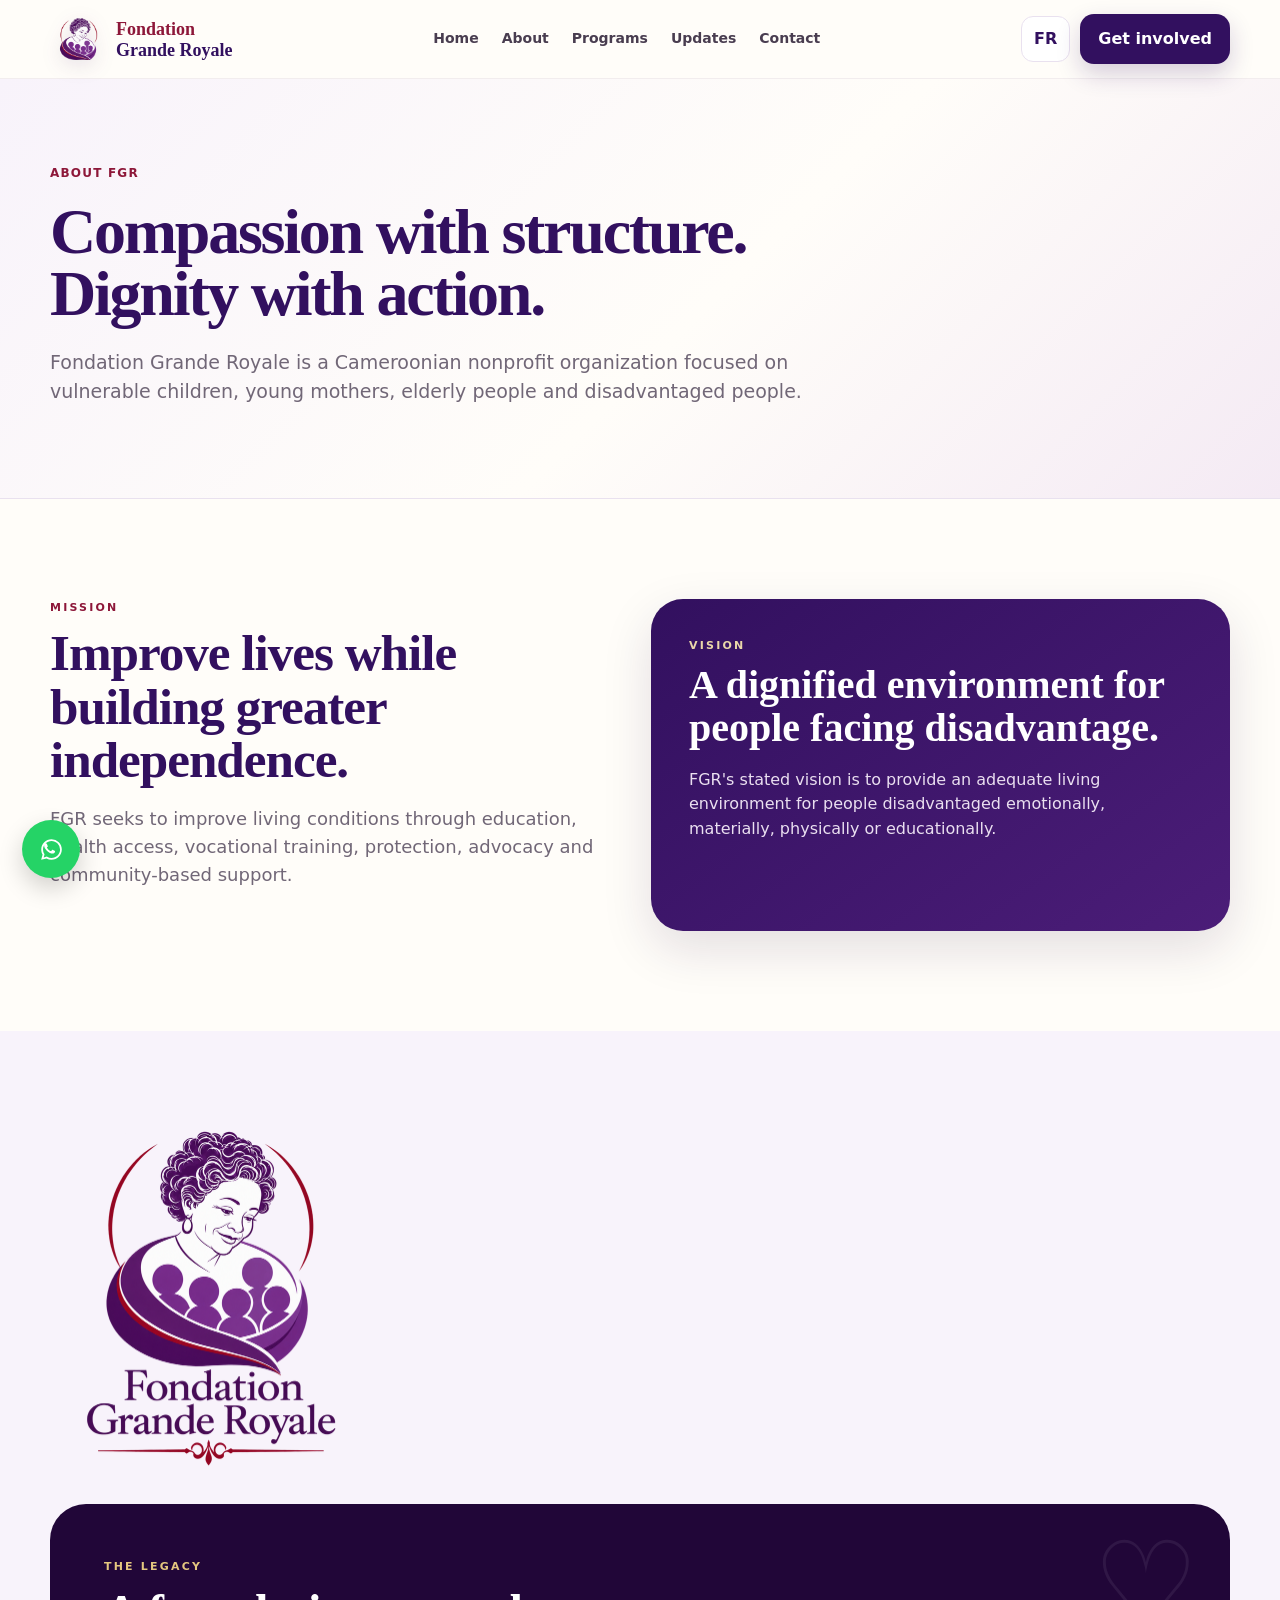
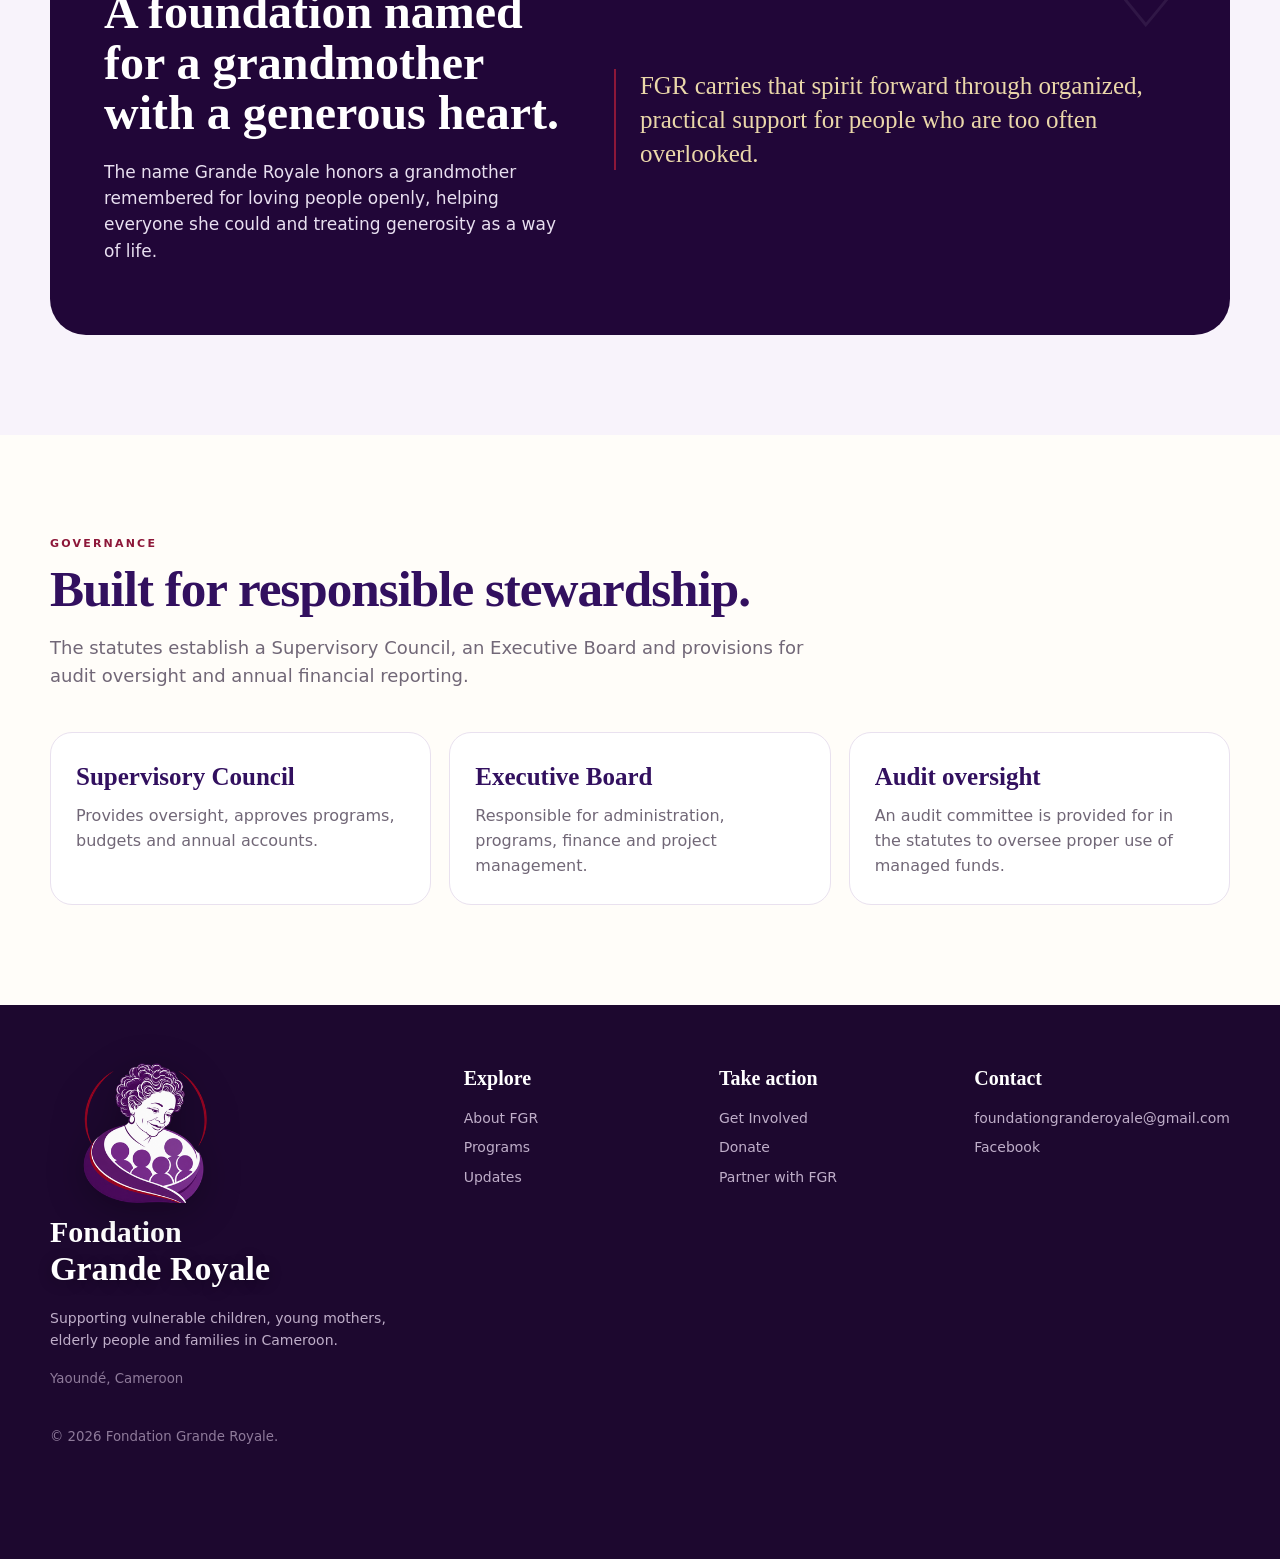
==== commit a09a0135: "Update contact email and add Facebook link" ====
--- a/about.html
+++ b/about.html
@@ -1,5 +1,5 @@
 <!DOCTYPE html>
-<html data-page="about.html" lang="en"><head><meta charset="utf-8"/><meta content="width=device-width, initial-scale=1" name="viewport"/><meta content="#32105f" name="theme-color"/><meta content="Learn about the mission, vision, story and governance of Fondation Grande Royale." name="description"/><title>About | Fondation Grande Royale</title><link href="manifest.webmanifest" rel="manifest"/><link href="icon-192.png" rel="apple-touch-icon"/><link href="styles.css?v=20261021-3" rel="stylesheet"/><link href="favicon-32.png" rel="icon" sizes="32x32" type="image/png"/><link href="favicon-48.png" rel="icon" sizes="48x48" type="image/png"/><link href="https://fondationgranderoyale.org/about.html" rel="canonical"/><meta content="website" property="og:type"/><meta content="Fondation Grande Royale" property="og:site_name"/><meta content="About | Fondation Grande Royale" property="og:title"/><meta content="Learn about the mission, vision, story and governance of Fondation Grande Royale." property="og:description"/><meta content="https://fondationgranderoyale.org/about.html" property="og:url"/><meta content="https://fondationgranderoyale.org/og-image.jpg" property="og:image"/><meta content="summary_large_image" name="twitter:card"/><meta content="About | Fondation Grande Royale" name="twitter:title"/><meta content="Learn about the mission, vision, story and governance of Fondation Grande Royale." name="twitter:description"/><meta content="https://fondationgranderoyale.org/og-image.jpg" name="twitter:image"/><script type="application/ld+json">{"@context": "https://schema.org", "@type": "NGO", "name": "Fondation Grande Royale", "url": "https://fondationgranderoyale.org", "logo": "https://fondationgranderoyale.org/logo-full.webp", "email": "lafondationgranderoyale@gmail.com", "address": {"@type": "PostalAddress", "addressLocality": "Yaoundé", "addressCountry": "CM"}, "areaServed": {"@type": "Country", "name": "Cameroon"}}</script></head><body id="top"><header class="header"><div class="wrap header-inner"><a aria-label="Fondation Grande Royale home" class="brand" href="./index.html"><img alt="" class="brand-logo" decoding="async" height="250" src="logo-mark.webp" width="320"/><div class="brand-copy"><small>Fondation</small><strong>Grande Royale</strong></div></a><nav class="nav"><a href="./index.html">Home</a><a href="about.html">About</a><a href="programs.html">Programs</a><a href="updates.html">Updates</a><a href="contact.html">Contact</a></nav><div class="header-actions"><button aria-label="Afficher le site en français" aria-pressed="false" class="lang" type="button">FR</button><a class="primary-btn" href="get-involved.html">Get involved</a><button aria-controls="mobile-menu" aria-expanded="false" aria-label="Open menu" class="menu" type="button">☰</button></div><div class="mobile-menu" id="mobile-menu"><a href="./index.html">Home</a><a href="about.html">About</a><a href="programs.html">Programs</a><a href="updates.html">Updates</a><a href="get-involved.html">Get Involved</a><a href="contact.html">Contact</a></div></div></header>
+<html data-page="about.html" lang="en"><head><meta charset="utf-8"/><meta content="width=device-width, initial-scale=1" name="viewport"/><meta content="#32105f" name="theme-color"/><meta content="Learn about the mission, vision, story and governance of Fondation Grande Royale." name="description"/><title>About | Fondation Grande Royale</title><link href="manifest.webmanifest" rel="manifest"/><link href="icon-192.png" rel="apple-touch-icon"/><link href="styles.css?v=20261021-3" rel="stylesheet"/><link href="favicon-32.png" rel="icon" sizes="32x32" type="image/png"/><link href="favicon-48.png" rel="icon" sizes="48x48" type="image/png"/><link href="https://fondationgranderoyale.org/about.html" rel="canonical"/><meta content="website" property="og:type"/><meta content="Fondation Grande Royale" property="og:site_name"/><meta content="About | Fondation Grande Royale" property="og:title"/><meta content="Learn about the mission, vision, story and governance of Fondation Grande Royale." property="og:description"/><meta content="https://fondationgranderoyale.org/about.html" property="og:url"/><meta content="https://fondationgranderoyale.org/og-image.jpg" property="og:image"/><meta content="summary_large_image" name="twitter:card"/><meta content="About | Fondation Grande Royale" name="twitter:title"/><meta content="Learn about the mission, vision, story and governance of Fondation Grande Royale." name="twitter:description"/><meta content="https://fondationgranderoyale.org/og-image.jpg" name="twitter:image"/><script type="application/ld+json">{"@context": "https://schema.org", "@type": "NGO", "name": "Fondation Grande Royale", "url": "https://fondationgranderoyale.org", "logo": "https://fondationgranderoyale.org/logo-full.webp", "email": "foundationgranderoyale@gmail.com", "address": {"@type": "PostalAddress", "addressLocality": "Yaoundé", "addressCountry": "CM"}, "areaServed": {"@type": "Country", "name": "Cameroon"}}</script></head><body id="top"><header class="header"><div class="wrap header-inner"><a aria-label="Fondation Grande Royale home" class="brand" href="./index.html"><img alt="" class="brand-logo" decoding="async" height="250" src="logo-mark.webp" width="320"/><div class="brand-copy"><small>Fondation</small><strong>Grande Royale</strong></div></a><nav class="nav"><a href="./index.html">Home</a><a href="about.html">About</a><a href="programs.html">Programs</a><a href="updates.html">Updates</a><a href="contact.html">Contact</a></nav><div class="header-actions"><button aria-label="Afficher le site en français" aria-pressed="false" class="lang" type="button">FR</button><a class="primary-btn" href="get-involved.html">Get involved</a><button aria-controls="mobile-menu" aria-expanded="false" aria-label="Open menu" class="menu" type="button">☰</button></div><div class="mobile-menu" id="mobile-menu"><a href="./index.html">Home</a><a href="about.html">About</a><a href="programs.html">Programs</a><a href="updates.html">Updates</a><a href="get-involved.html">Get Involved</a><a href="contact.html">Contact</a></div></div></header>
 <main><section class="page-hero"><div class="wrap"><div class="breadcrumb">About FGR</div><h1>Compassion with structure. Dignity with action.</h1><p>Fondation Grande Royale is a Cameroonian nonprofit organization focused on vulnerable children, young mothers, elderly people and disadvantaged people.</p></div></section><section class="section"><div class="wrap"><div class="grid-2"><div><div class="section-title"><div class="kicker">Mission</div><h2>Improve lives while building greater independence.</h2><p>FGR seeks to improve living conditions through education, health access, vocational training, protection, advocacy and community-based support.</p></div></div><div class="mission-story" style="min-height:330px"><div><div class="eyebrow gold">Vision</div><h3>A dignified environment for people facing disadvantage.</h3><p>FGR's stated vision is to provide an adequate living environment for people disadvantaged emotionally, materially, physically or educationally.</p></div></div></div></div></section>
 <section class="section soft" id="story"><div class="wrap"><div class="legacy-logo-wrap"><img alt="Fondation Grande Royale logo" class="legacy-logo" decoding="async" height="679" loading="lazy" src="logo-full.webp" width="640"/></div><div class="story-card"><div><div class="kicker" style="color:#e5c77f">The legacy</div><h3>A foundation named for a grandmother with a generous heart.</h3><p>The name Grande Royale honors a grandmother remembered for loving people openly, helping everyone she could and treating generosity as a way of life.</p></div><blockquote>FGR carries that spirit forward through organized, practical support for people who are too often overlooked.</blockquote><div class="story-mark">♡</div></div></div></section>
-<section class="section"><div class="wrap"><div class="section-title"><div class="kicker">Governance</div><h2>Built for responsible stewardship.</h2><p>The statutes establish a Supervisory Council, an Executive Board and provisions for audit oversight and annual financial reporting.</p></div><div class="grid-3"><article class="info-card"><h3>Supervisory Council</h3><p>Provides oversight, approves programs, budgets and annual accounts.</p></article><article class="info-card"><h3>Executive Board</h3><p>Responsible for administration, programs, finance and project management.</p></article><article class="info-card"><h3>Audit oversight</h3><p>An audit committee is provided for in the statutes to oversee proper use of managed funds.</p></article></div></div></section></main><footer class="footer"><div class="wrap footer-grid"><div><div class="footer-brand-lockup"><img alt="" class="footer-mark" decoding="async" height="250" loading="lazy" src="logo-mark.webp" width="320"/><div class="footer-brand-text"><span>Fondation</span><strong>Grande Royale</strong></div></div><p>Supporting vulnerable children, young mothers, elderly people and families in Cameroon.</p><small>Yaoundé, Cameroon</small></div><div><h4>Explore</h4><a href="about.html">About FGR</a><a href="programs.html">Programs</a><a href="updates.html">Updates</a></div><div><h4>Take action</h4><a href="get-involved.html">Get Involved</a><a href="get-involved.html#donate">Donate</a><a href="contact.html">Partner with FGR</a></div><div><h4>Contact</h4><a href="mailto:lafondationgranderoyale@gmail.com">lafondationgranderoyale@gmail.com</a></div></div><div class="wrap" style="margin-top:34px"><small>© <span id="year"></span> Fondation Grande Royale.</small></div></footer><nav class="mobile-nav"><a href="./index.html"><b>⌂</b>Home</a><a href="programs.html"><b>✦</b>Work</a><a href="about.html"><b>♡</b>Story</a><a href="get-involved.html"><b>↗</b>Help</a></nav><script src="script.js?v=20260924-2"></script><a class="whatsapp-float" href="https://wa.me/18156301168" target="_blank" rel="noopener" aria-label="Chat with Fondation Grande Royale on WhatsApp"><svg aria-hidden="true" viewBox="0 0 32 32" role="img"><path d="M19.11 17.21c-.28-.14-1.64-.81-1.89-.9-.25-.09-.44-.14-.62.14-.18.28-.72.9-.88 1.08-.16.19-.32.21-.6.07-.28-.14-1.17-.43-2.23-1.37-.82-.73-1.38-1.64-1.54-1.91-.16-.28-.02-.43.12-.57.13-.13.28-.32.42-.48.14-.16.18-.28.28-.46.09-.18.05-.35-.02-.49-.07-.14-.62-1.5-.85-2.05-.22-.54-.45-.47-.62-.48h-.53c-.18 0-.49.07-.74.35-.25.28-.97.95-.97 2.31 0 1.36.99 2.68 1.13 2.87.14.18 1.95 2.98 4.72 4.18.66.28 1.18.45 1.58.58.66.21 1.26.18 1.74.11.53-.08 1.64-.67 1.87-1.31.23-.65.23-1.21.16-1.33-.07-.12-.25-.19-.53-.33zM16.03 5.33c-5.86 0-10.62 4.76-10.62 10.62 0 1.87.49 3.7 1.42 5.31L5.32 26.7l5.57-1.46a10.59 10.59 0 0 0 5.13 1.31h.01c5.86 0 10.62-4.76 10.62-10.62 0-2.84-1.11-5.51-3.12-7.52a10.55 10.55 0 0 0-7.5-3.08zm0 19.43h-.01a8.77 8.77 0 0 1-4.47-1.22l-.32-.19-3.3.86.88-3.22-.21-.33a8.8 8.8 0 0 1-1.35-4.71c0-4.85 3.95-8.8 8.81-8.8 2.35 0 4.56.92 6.22 2.58a8.74 8.74 0 0 1 2.58 6.23c-.01 4.85-3.96 8.8-8.83 8.8z"/></svg></a></body></html>+<section class="section"><div class="wrap"><div class="section-title"><div class="kicker">Governance</div><h2>Built for responsible stewardship.</h2><p>The statutes establish a Supervisory Council, an Executive Board and provisions for audit oversight and annual financial reporting.</p></div><div class="grid-3"><article class="info-card"><h3>Supervisory Council</h3><p>Provides oversight, approves programs, budgets and annual accounts.</p></article><article class="info-card"><h3>Executive Board</h3><p>Responsible for administration, programs, finance and project management.</p></article><article class="info-card"><h3>Audit oversight</h3><p>An audit committee is provided for in the statutes to oversee proper use of managed funds.</p></article></div></div></section></main><footer class="footer"><div class="wrap footer-grid"><div><div class="footer-brand-lockup"><img alt="" class="footer-mark" decoding="async" height="250" loading="lazy" src="logo-mark.webp" width="320"/><div class="footer-brand-text"><span>Fondation</span><strong>Grande Royale</strong></div></div><p>Supporting vulnerable children, young mothers, elderly people and families in Cameroon.</p><small>Yaoundé, Cameroon</small></div><div><h4>Explore</h4><a href="about.html">About FGR</a><a href="programs.html">Programs</a><a href="updates.html">Updates</a></div><div><h4>Take action</h4><a href="get-involved.html">Get Involved</a><a href="get-involved.html#donate">Donate</a><a href="contact.html">Partner with FGR</a></div><div><h4>Contact</h4><a href="mailto:foundationgranderoyale@gmail.com">foundationgranderoyale@gmail.com</a><a href="https://www.facebook.com/profile.php?id=61578433423428" target="_blank" rel="noopener">Facebook</a></div></div><div class="wrap" style="margin-top:34px"><small>© <span id="year"></span> Fondation Grande Royale.</small></div></footer><nav class="mobile-nav"><a href="./index.html"><b>⌂</b>Home</a><a href="programs.html"><b>✦</b>Work</a><a href="about.html"><b>♡</b>Story</a><a href="get-involved.html"><b>↗</b>Help</a></nav><script src="script.js?v=20260924-2"></script><a class="whatsapp-float" href="https://wa.me/18156301168" target="_blank" rel="noopener" aria-label="Chat with Fondation Grande Royale on WhatsApp"><svg aria-hidden="true" viewBox="0 0 32 32" role="img"><path d="M19.11 17.21c-.28-.14-1.64-.81-1.89-.9-.25-.09-.44-.14-.62.14-.18.28-.72.9-.88 1.08-.16.19-.32.21-.6.07-.28-.14-1.17-.43-2.23-1.37-.82-.73-1.38-1.64-1.54-1.91-.16-.28-.02-.43.12-.57.13-.13.28-.32.42-.48.14-.16.18-.28.28-.46.09-.18.05-.35-.02-.49-.07-.14-.62-1.5-.85-2.05-.22-.54-.45-.47-.62-.48h-.53c-.18 0-.49.07-.74.35-.25.28-.97.95-.97 2.31 0 1.36.99 2.68 1.13 2.87.14.18 1.95 2.98 4.72 4.18.66.28 1.18.45 1.58.58.66.21 1.26.18 1.74.11.53-.08 1.64-.67 1.87-1.31.23-.65.23-1.21.16-1.33-.07-.12-.25-.19-.53-.33zM16.03 5.33c-5.86 0-10.62 4.76-10.62 10.62 0 1.87.49 3.7 1.42 5.31L5.32 26.7l5.57-1.46a10.59 10.59 0 0 0 5.13 1.31h.01c5.86 0 10.62-4.76 10.62-10.62 0-2.84-1.11-5.51-3.12-7.52a10.55 10.55 0 0 0-7.5-3.08zm0 19.43h-.01a8.77 8.77 0 0 1-4.47-1.22l-.32-.19-3.3.86.88-3.22-.21-.33a8.8 8.8 0 0 1-1.35-4.71c0-4.85 3.95-8.8 8.81-8.8 2.35 0 4.56.92 6.22 2.58a8.74 8.74 0 0 1 2.58 6.23c-.01 4.85-3.96 8.8-8.83 8.8z"/></svg></a></body></html>
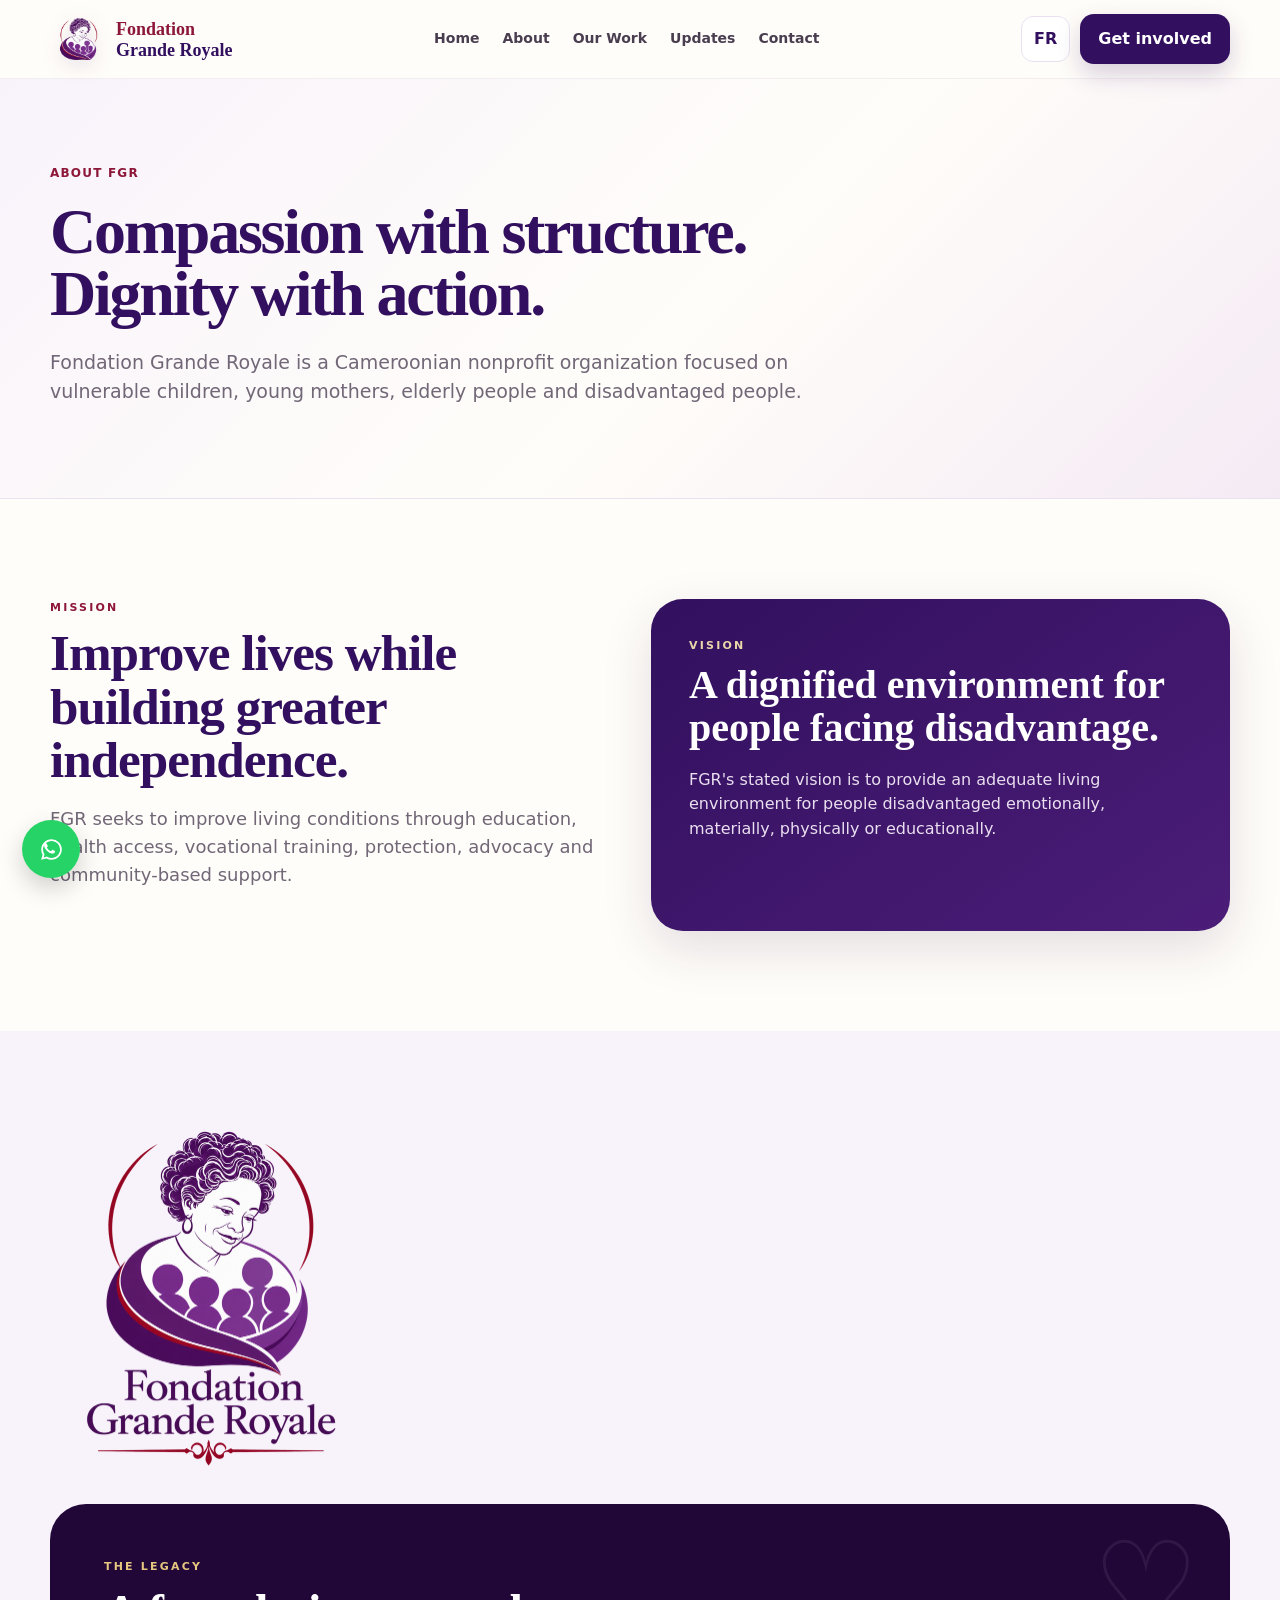
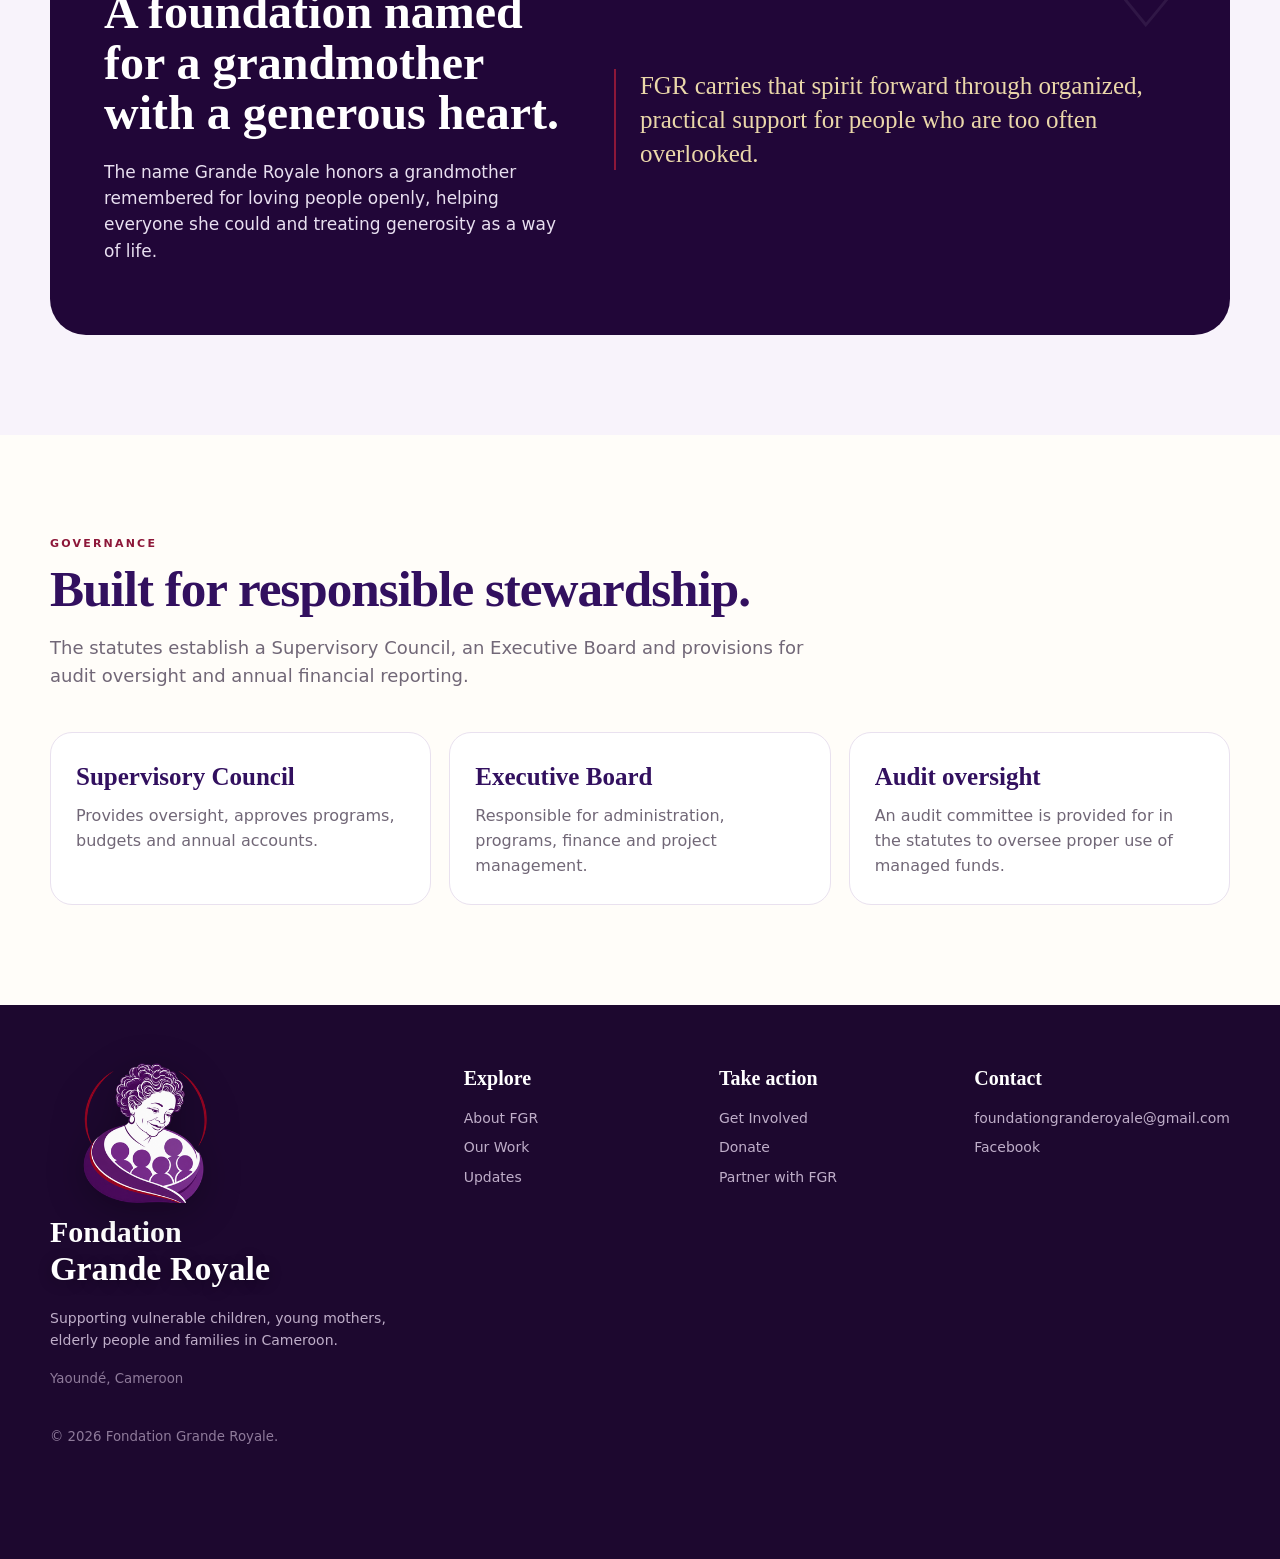
==== commit 1934d4f2: "Rename Programs navigation to Our Work" ====
--- a/about.html
+++ b/about.html
@@ -1,5 +1,5 @@
 <!DOCTYPE html>
-<html data-page="about.html" lang="en"><head><meta charset="utf-8"/><meta content="width=device-width, initial-scale=1" name="viewport"/><meta content="#32105f" name="theme-color"/><meta content="Learn about the mission, vision, story and governance of Fondation Grande Royale." name="description"/><title>About | Fondation Grande Royale</title><link href="manifest.webmanifest" rel="manifest"/><link href="icon-192.png" rel="apple-touch-icon"/><link href="styles.css?v=20261021-3" rel="stylesheet"/><link href="favicon-32.png" rel="icon" sizes="32x32" type="image/png"/><link href="favicon-48.png" rel="icon" sizes="48x48" type="image/png"/><link href="https://fondationgranderoyale.org/about.html" rel="canonical"/><meta content="website" property="og:type"/><meta content="Fondation Grande Royale" property="og:site_name"/><meta content="About | Fondation Grande Royale" property="og:title"/><meta content="Learn about the mission, vision, story and governance of Fondation Grande Royale." property="og:description"/><meta content="https://fondationgranderoyale.org/about.html" property="og:url"/><meta content="https://fondationgranderoyale.org/og-image.jpg" property="og:image"/><meta content="summary_large_image" name="twitter:card"/><meta content="About | Fondation Grande Royale" name="twitter:title"/><meta content="Learn about the mission, vision, story and governance of Fondation Grande Royale." name="twitter:description"/><meta content="https://fondationgranderoyale.org/og-image.jpg" name="twitter:image"/><script type="application/ld+json">{"@context": "https://schema.org", "@type": "NGO", "name": "Fondation Grande Royale", "url": "https://fondationgranderoyale.org", "logo": "https://fondationgranderoyale.org/logo-full.webp", "email": "foundationgranderoyale@gmail.com", "address": {"@type": "PostalAddress", "addressLocality": "Yaoundé", "addressCountry": "CM"}, "areaServed": {"@type": "Country", "name": "Cameroon"}}</script></head><body id="top"><header class="header"><div class="wrap header-inner"><a aria-label="Fondation Grande Royale home" class="brand" href="./index.html"><img alt="" class="brand-logo" decoding="async" height="250" src="logo-mark.webp" width="320"/><div class="brand-copy"><small>Fondation</small><strong>Grande Royale</strong></div></a><nav class="nav"><a href="./index.html">Home</a><a href="about.html">About</a><a href="programs.html">Programs</a><a href="updates.html">Updates</a><a href="contact.html">Contact</a></nav><div class="header-actions"><button aria-label="Afficher le site en français" aria-pressed="false" class="lang" type="button">FR</button><a class="primary-btn" href="get-involved.html">Get involved</a><button aria-controls="mobile-menu" aria-expanded="false" aria-label="Open menu" class="menu" type="button">☰</button></div><div class="mobile-menu" id="mobile-menu"><a href="./index.html">Home</a><a href="about.html">About</a><a href="programs.html">Programs</a><a href="updates.html">Updates</a><a href="get-involved.html">Get Involved</a><a href="contact.html">Contact</a></div></div></header>
+<html data-page="about.html" lang="en"><head><meta charset="utf-8"/><meta content="width=device-width, initial-scale=1" name="viewport"/><meta content="#32105f" name="theme-color"/><meta content="Learn about the mission, vision, story and governance of Fondation Grande Royale." name="description"/><title>About | Fondation Grande Royale</title><link href="manifest.webmanifest" rel="manifest"/><link href="icon-192.png" rel="apple-touch-icon"/><link href="styles.css?v=20261021-3" rel="stylesheet"/><link href="favicon-32.png" rel="icon" sizes="32x32" type="image/png"/><link href="favicon-48.png" rel="icon" sizes="48x48" type="image/png"/><link href="https://fondationgranderoyale.org/about.html" rel="canonical"/><meta content="website" property="og:type"/><meta content="Fondation Grande Royale" property="og:site_name"/><meta content="About | Fondation Grande Royale" property="og:title"/><meta content="Learn about the mission, vision, story and governance of Fondation Grande Royale." property="og:description"/><meta content="https://fondationgranderoyale.org/about.html" property="og:url"/><meta content="https://fondationgranderoyale.org/og-image.jpg" property="og:image"/><meta content="summary_large_image" name="twitter:card"/><meta content="About | Fondation Grande Royale" name="twitter:title"/><meta content="Learn about the mission, vision, story and governance of Fondation Grande Royale." name="twitter:description"/><meta content="https://fondationgranderoyale.org/og-image.jpg" name="twitter:image"/><script type="application/ld+json">{"@context": "https://schema.org", "@type": "NGO", "name": "Fondation Grande Royale", "url": "https://fondationgranderoyale.org", "logo": "https://fondationgranderoyale.org/logo-full.webp", "email": "foundationgranderoyale@gmail.com", "address": {"@type": "PostalAddress", "addressLocality": "Yaoundé", "addressCountry": "CM"}, "areaServed": {"@type": "Country", "name": "Cameroon"}}</script></head><body id="top"><header class="header"><div class="wrap header-inner"><a aria-label="Fondation Grande Royale home" class="brand" href="./index.html"><img alt="" class="brand-logo" decoding="async" height="250" src="logo-mark.webp" width="320"/><div class="brand-copy"><small>Fondation</small><strong>Grande Royale</strong></div></a><nav class="nav"><a href="./index.html">Home</a><a href="about.html">About</a><a href="programs.html">Our Work</a><a href="updates.html">Updates</a><a href="contact.html">Contact</a></nav><div class="header-actions"><button aria-label="Afficher le site en français" aria-pressed="false" class="lang" type="button">FR</button><a class="primary-btn" href="get-involved.html">Get involved</a><button aria-controls="mobile-menu" aria-expanded="false" aria-label="Open menu" class="menu" type="button">☰</button></div><div class="mobile-menu" id="mobile-menu"><a href="./index.html">Home</a><a href="about.html">About</a><a href="programs.html">Our Work</a><a href="updates.html">Updates</a><a href="get-involved.html">Get Involved</a><a href="contact.html">Contact</a></div></div></header>
 <main><section class="page-hero"><div class="wrap"><div class="breadcrumb">About FGR</div><h1>Compassion with structure. Dignity with action.</h1><p>Fondation Grande Royale is a Cameroonian nonprofit organization focused on vulnerable children, young mothers, elderly people and disadvantaged people.</p></div></section><section class="section"><div class="wrap"><div class="grid-2"><div><div class="section-title"><div class="kicker">Mission</div><h2>Improve lives while building greater independence.</h2><p>FGR seeks to improve living conditions through education, health access, vocational training, protection, advocacy and community-based support.</p></div></div><div class="mission-story" style="min-height:330px"><div><div class="eyebrow gold">Vision</div><h3>A dignified environment for people facing disadvantage.</h3><p>FGR's stated vision is to provide an adequate living environment for people disadvantaged emotionally, materially, physically or educationally.</p></div></div></div></div></section>
 <section class="section soft" id="story"><div class="wrap"><div class="legacy-logo-wrap"><img alt="Fondation Grande Royale logo" class="legacy-logo" decoding="async" height="679" loading="lazy" src="logo-full.webp" width="640"/></div><div class="story-card"><div><div class="kicker" style="color:#e5c77f">The legacy</div><h3>A foundation named for a grandmother with a generous heart.</h3><p>The name Grande Royale honors a grandmother remembered for loving people openly, helping everyone she could and treating generosity as a way of life.</p></div><blockquote>FGR carries that spirit forward through organized, practical support for people who are too often overlooked.</blockquote><div class="story-mark">♡</div></div></div></section>
-<section class="section"><div class="wrap"><div class="section-title"><div class="kicker">Governance</div><h2>Built for responsible stewardship.</h2><p>The statutes establish a Supervisory Council, an Executive Board and provisions for audit oversight and annual financial reporting.</p></div><div class="grid-3"><article class="info-card"><h3>Supervisory Council</h3><p>Provides oversight, approves programs, budgets and annual accounts.</p></article><article class="info-card"><h3>Executive Board</h3><p>Responsible for administration, programs, finance and project management.</p></article><article class="info-card"><h3>Audit oversight</h3><p>An audit committee is provided for in the statutes to oversee proper use of managed funds.</p></article></div></div></section></main><footer class="footer"><div class="wrap footer-grid"><div><div class="footer-brand-lockup"><img alt="" class="footer-mark" decoding="async" height="250" loading="lazy" src="logo-mark.webp" width="320"/><div class="footer-brand-text"><span>Fondation</span><strong>Grande Royale</strong></div></div><p>Supporting vulnerable children, young mothers, elderly people and families in Cameroon.</p><small>Yaoundé, Cameroon</small></div><div><h4>Explore</h4><a href="about.html">About FGR</a><a href="programs.html">Programs</a><a href="updates.html">Updates</a></div><div><h4>Take action</h4><a href="get-involved.html">Get Involved</a><a href="get-involved.html#donate">Donate</a><a href="contact.html">Partner with FGR</a></div><div><h4>Contact</h4><a href="mailto:foundationgranderoyale@gmail.com">foundationgranderoyale@gmail.com</a><a href="https://www.facebook.com/profile.php?id=61578433423428" target="_blank" rel="noopener">Facebook</a></div></div><div class="wrap" style="margin-top:34px"><small>© <span id="year"></span> Fondation Grande Royale.</small></div></footer><nav class="mobile-nav"><a href="./index.html"><b>⌂</b>Home</a><a href="programs.html"><b>✦</b>Work</a><a href="about.html"><b>♡</b>Story</a><a href="get-involved.html"><b>↗</b>Help</a></nav><script src="script.js?v=20260924-2"></script><a class="whatsapp-float" href="https://wa.me/18156301168" target="_blank" rel="noopener" aria-label="Chat with Fondation Grande Royale on WhatsApp"><svg aria-hidden="true" viewBox="0 0 32 32" role="img"><path d="M19.11 17.21c-.28-.14-1.64-.81-1.89-.9-.25-.09-.44-.14-.62.14-.18.28-.72.9-.88 1.08-.16.19-.32.21-.6.07-.28-.14-1.17-.43-2.23-1.37-.82-.73-1.38-1.64-1.54-1.91-.16-.28-.02-.43.12-.57.13-.13.28-.32.42-.48.14-.16.18-.28.28-.46.09-.18.05-.35-.02-.49-.07-.14-.62-1.5-.85-2.05-.22-.54-.45-.47-.62-.48h-.53c-.18 0-.49.07-.74.35-.25.28-.97.95-.97 2.31 0 1.36.99 2.68 1.13 2.87.14.18 1.95 2.98 4.72 4.18.66.28 1.18.45 1.58.58.66.21 1.26.18 1.74.11.53-.08 1.64-.67 1.87-1.31.23-.65.23-1.21.16-1.33-.07-.12-.25-.19-.53-.33zM16.03 5.33c-5.86 0-10.62 4.76-10.62 10.62 0 1.87.49 3.7 1.42 5.31L5.32 26.7l5.57-1.46a10.59 10.59 0 0 0 5.13 1.31h.01c5.86 0 10.62-4.76 10.62-10.62 0-2.84-1.11-5.51-3.12-7.52a10.55 10.55 0 0 0-7.5-3.08zm0 19.43h-.01a8.77 8.77 0 0 1-4.47-1.22l-.32-.19-3.3.86.88-3.22-.21-.33a8.8 8.8 0 0 1-1.35-4.71c0-4.85 3.95-8.8 8.81-8.8 2.35 0 4.56.92 6.22 2.58a8.74 8.74 0 0 1 2.58 6.23c-.01 4.85-3.96 8.8-8.83 8.8z"/></svg></a></body></html>+<section class="section"><div class="wrap"><div class="section-title"><div class="kicker">Governance</div><h2>Built for responsible stewardship.</h2><p>The statutes establish a Supervisory Council, an Executive Board and provisions for audit oversight and annual financial reporting.</p></div><div class="grid-3"><article class="info-card"><h3>Supervisory Council</h3><p>Provides oversight, approves programs, budgets and annual accounts.</p></article><article class="info-card"><h3>Executive Board</h3><p>Responsible for administration, programs, finance and project management.</p></article><article class="info-card"><h3>Audit oversight</h3><p>An audit committee is provided for in the statutes to oversee proper use of managed funds.</p></article></div></div></section></main><footer class="footer"><div class="wrap footer-grid"><div><div class="footer-brand-lockup"><img alt="" class="footer-mark" decoding="async" height="250" loading="lazy" src="logo-mark.webp" width="320"/><div class="footer-brand-text"><span>Fondation</span><strong>Grande Royale</strong></div></div><p>Supporting vulnerable children, young mothers, elderly people and families in Cameroon.</p><small>Yaoundé, Cameroon</small></div><div><h4>Explore</h4><a href="about.html">About FGR</a><a href="programs.html">Our Work</a><a href="updates.html">Updates</a></div><div><h4>Take action</h4><a href="get-involved.html">Get Involved</a><a href="get-involved.html#donate">Donate</a><a href="contact.html">Partner with FGR</a></div><div><h4>Contact</h4><a href="mailto:foundationgranderoyale@gmail.com">foundationgranderoyale@gmail.com</a><a href="https://www.facebook.com/profile.php?id=61578433423428" target="_blank" rel="noopener">Facebook</a></div></div><div class="wrap" style="margin-top:34px"><small>© <span id="year"></span> Fondation Grande Royale.</small></div></footer><nav class="mobile-nav"><a href="./index.html"><b>⌂</b>Home</a><a href="programs.html"><b>✦</b>Work</a><a href="about.html"><b>♡</b>Story</a><a href="get-involved.html"><b>↗</b>Help</a></nav><script src="script.js?v=20260924-2"></script><a class="whatsapp-float" href="https://wa.me/18156301168" target="_blank" rel="noopener" aria-label="Chat with Fondation Grande Royale on WhatsApp"><svg aria-hidden="true" viewBox="0 0 32 32" role="img"><path d="M19.11 17.21c-.28-.14-1.64-.81-1.89-.9-.25-.09-.44-.14-.62.14-.18.28-.72.9-.88 1.08-.16.19-.32.21-.6.07-.28-.14-1.17-.43-2.23-1.37-.82-.73-1.38-1.64-1.54-1.91-.16-.28-.02-.43.12-.57.13-.13.28-.32.42-.48.14-.16.18-.28.28-.46.09-.18.05-.35-.02-.49-.07-.14-.62-1.5-.85-2.05-.22-.54-.45-.47-.62-.48h-.53c-.18 0-.49.07-.74.35-.25.28-.97.95-.97 2.31 0 1.36.99 2.68 1.13 2.87.14.18 1.95 2.98 4.72 4.18.66.28 1.18.45 1.58.58.66.21 1.26.18 1.74.11.53-.08 1.64-.67 1.87-1.31.23-.65.23-1.21.16-1.33-.07-.12-.25-.19-.53-.33zM16.03 5.33c-5.86 0-10.62 4.76-10.62 10.62 0 1.87.49 3.7 1.42 5.31L5.32 26.7l5.57-1.46a10.59 10.59 0 0 0 5.13 1.31h.01c5.86 0 10.62-4.76 10.62-10.62 0-2.84-1.11-5.51-3.12-7.52a10.55 10.55 0 0 0-7.5-3.08zm0 19.43h-.01a8.77 8.77 0 0 1-4.47-1.22l-.32-.19-3.3.86.88-3.22-.21-.33a8.8 8.8 0 0 1-1.35-4.71c0-4.85 3.95-8.8 8.81-8.8 2.35 0 4.56.92 6.22 2.58a8.74 8.74 0 0 1 2.58 6.23c-.01 4.85-3.96 8.8-8.83 8.8z"/></svg></a></body></html>
--- a/styles.css
+++ b/styles.css
@@ -194,3 +194,439 @@
     height:29px;
   }
 }
+
+
+/* Homepage current-focus redesign */
+.home-focus{padding:72px 0 34px}
+.promise-band{
+  background:linear-gradient(135deg,var(--purple-900),var(--purple-800));
+  color:#fff;
+  border-radius:30px;
+  padding:28px 34px;
+  display:grid;
+  grid-template-columns:1.1fr auto .9fr;
+  gap:28px;
+  align-items:center;
+  box-shadow:var(--shadow);
+}
+.promise-band h2{
+  font-family:Georgia,serif;
+  font-size:clamp(34px,4vw,54px);
+  line-height:1.02;
+  font-weight:600;
+  margin:8px 0 0;
+}
+.promise-divider{
+  width:1px;
+  height:76px;
+  background:rgba(234,215,169,.38);
+}
+.promise-band blockquote{
+  margin:0;
+  color:var(--gold-soft);
+  font-family:Georgia,serif;
+  font-style:italic;
+  font-size:21px;
+  line-height:1.4;
+  border-left:2px solid var(--burg);
+  padding-left:20px;
+}
+.children-focus-card{
+  margin-top:20px;
+  background:#fff;
+  border:1px solid var(--border);
+  border-radius:30px;
+  padding:38px;
+  display:grid;
+  grid-template-columns:1.08fr .92fr;
+  gap:34px;
+  align-items:center;
+  box-shadow:0 12px 34px rgba(49,19,66,.08);
+}
+.children-focus-copy h2{
+  font-family:Georgia,serif;
+  color:var(--purple-900);
+  font-size:clamp(42px,4.5vw,66px);
+  line-height:.98;
+  margin:8px 0 8px;
+  font-weight:600;
+}
+.children-focus-copy h3{
+  color:var(--purple-900);
+  font-size:21px;
+  margin:0 0 16px;
+}
+.children-focus-copy>p{
+  color:var(--muted);
+  font-size:17px;
+  max-width:650px;
+  margin:0 0 24px;
+}
+.focus-support-grid{
+  display:grid;
+  grid-template-columns:1fr 1fr;
+  gap:12px 22px;
+  margin:0 0 26px;
+}
+.focus-support-grid div{
+  padding:14px 0;
+  border-top:1px solid var(--border);
+}
+.focus-support-grid strong{
+  display:block;
+  color:var(--purple-900);
+  font-size:14px;
+  margin-bottom:3px;
+}
+.focus-support-grid span{
+  display:block;
+  color:var(--muted);
+  font-size:12.5px;
+}
+.focus-actions{
+  display:flex;
+  gap:10px;
+  flex-wrap:wrap;
+}
+.education-materials{
+  min-height:380px;
+  border-radius:26px;
+  display:grid;
+  place-items:center;
+  overflow:hidden;
+  background:linear-gradient(145deg,#fbf7ff,#fff8ed);
+}
+.education-materials svg{
+  width:100%;
+  height:auto;
+  max-height:410px;
+}
+.secondary-focus{
+  margin-top:42px;
+}
+.secondary-focus-heading{
+  max-width:760px;
+  margin-bottom:22px;
+}
+.secondary-focus-heading h2{
+  font-family:Georgia,serif;
+  color:var(--purple-900);
+  font-size:38px;
+  margin:7px 0 8px;
+  line-height:1.05;
+}
+.secondary-focus-heading p{
+  color:var(--muted);
+  margin:0;
+}
+.secondary-focus-grid{
+  display:grid;
+  grid-template-columns:repeat(3,1fr);
+  gap:14px;
+}
+.secondary-focus-grid article{
+  background:#fff;
+  border:1px solid var(--border);
+  border-radius:20px;
+  padding:22px;
+}
+.secondary-focus-grid h3{
+  font-family:Georgia,serif;
+  color:var(--purple-900);
+  margin:0 0 7px;
+  font-size:24px;
+}
+.secondary-focus-grid p{
+  color:var(--muted);
+  margin:0;
+  font-size:14px;
+}
+
+@media(max-width:980px){
+  .promise-band{grid-template-columns:1fr;gap:18px}
+  .promise-divider{display:none}
+  .children-focus-card{grid-template-columns:1fr}
+  .education-materials{min-height:300px}
+}
+@media(max-width:620px){
+  .home-focus{padding:52px 0 64px}
+  .promise-band{padding:24px 22px;border-radius:24px}
+  .promise-band h2{font-size:36px}
+  .promise-band blockquote{font-size:18px}
+  .children-focus-card{padding:24px 20px;border-radius:24px}
+  .children-focus-copy h2{font-size:44px}
+  .focus-support-grid{grid-template-columns:1fr}
+  .focus-actions .primary-btn,.focus-actions .outline-btn{width:100%}
+  .education-materials{min-height:240px}
+  .secondary-focus-grid{grid-template-columns:1fr}
+}
+
+
+/* Homepage section spacing */
+.home-focus + .section{
+  padding:28px 0;
+}
+.home-focus + .section + .cta{
+  padding:28px 0 64px;
+}
+@media(max-width:620px){
+  .home-focus{padding:52px 0 28px}
+  .home-focus + .section{
+    padding:22px 0;
+  }
+  .home-focus + .section + .cta{
+    padding:22px 0 54px;
+  }
+}
+
+
+/* Programs accordion */
+.programs-accordion-section{padding-top:54px}
+.programs-accordion{display:grid;gap:12px}
+.program-accordion{
+  background:#fff;
+  border:1px solid var(--border);
+  border-radius:18px;
+  overflow:hidden;
+}
+.program-accordion[open]{
+  box-shadow:0 10px 28px rgba(49,19,66,.08);
+}
+.program-accordion summary{
+  list-style:none;
+  display:grid;
+  grid-template-columns:56px 1fr auto;
+  gap:16px;
+  align-items:center;
+  padding:22px 24px;
+  cursor:pointer;
+}
+.program-accordion summary::-webkit-details-marker{display:none}
+.program-accordion summary::after{
+  content:"+";
+  grid-column:3;
+  grid-row:1;
+  justify-self:end;
+  font-size:26px;
+  line-height:1;
+  color:var(--purple-900);
+  margin-left:14px;
+}
+.program-accordion[open] summary::after{content:"−"}
+.program-order{
+  color:var(--burg);
+  font-size:11px;
+  font-weight:900;
+  letter-spacing:.12em;
+}
+.program-title{
+  font-family:Georgia,serif;
+  color:var(--purple-900);
+  font-size:28px;
+  font-weight:600;
+}
+.program-status{
+  font-size:11px;
+  font-weight:800;
+  color:var(--muted);
+  border:1px solid var(--border);
+  border-radius:999px;
+  padding:6px 10px;
+  margin-right:34px;
+}
+.featured-program{
+  border:2px solid var(--gold);
+}
+.featured-program .program-status{
+  color:#66491c;
+  background:#fff8eb;
+  border-color:var(--gold-soft);
+}
+.program-panel{
+  padding:0 24px 26px 96px;
+  color:var(--muted);
+}
+.program-panel>p{
+  margin:0;
+  max-width:820px;
+  font-size:16px;
+}
+.program-detail-grid{
+  display:grid;
+  grid-template-columns:1fr 1fr;
+  gap:12px 22px;
+  margin-top:22px;
+}
+.program-detail-grid div{
+  border-top:1px solid var(--border);
+  padding-top:13px;
+}
+.program-detail-grid strong{
+  display:block;
+  color:var(--purple-900);
+  margin-bottom:4px;
+}
+.program-detail-grid span{
+  display:block;
+  font-size:14px;
+}
+@media(max-width:620px){
+  .program-accordion summary{
+    grid-template-columns:42px 1fr;
+    padding:18px 18px;
+  }
+  .program-title{font-size:23px}
+  .program-status{
+    grid-column:2;
+    justify-self:start;
+    margin:4px 0 0;
+  }
+  .program-accordion summary::after{
+    grid-column:2;
+    justify-self:end;
+  }
+  .program-panel{
+    padding:0 18px 22px 60px;
+  }
+  .program-detail-grid{grid-template-columns:1fr}
+}
+
+
+/* Compact programs dropdowns — simple FAQ style */
+.programs-accordion-section{
+  padding-top:36px;
+}
+.programs-accordion{
+  gap:0;
+  max-width:900px;
+}
+.program-accordion,
+.featured-program{
+  border:0;
+  border-bottom:1px solid #ddd6e3;
+  border-radius:0;
+  box-shadow:none;
+  background:transparent;
+}
+.program-accordion:first-child{
+  border-top:1px solid #ddd6e3;
+}
+.program-accordion[open]{
+  box-shadow:none;
+}
+.program-accordion summary{
+  display:flex;
+  align-items:center;
+  justify-content:space-between;
+  gap:18px;
+  padding:17px 4px;
+  min-height:56px;
+}
+.program-order,
+.program-status{
+  display:none;
+}
+.program-title{
+  font-family:inherit;
+  font-size:17px;
+  font-weight:500;
+  color:#3f3945;
+}
+.program-accordion summary::after{
+  content:"⌄";
+  display:grid;
+  place-items:center;
+  width:34px;
+  height:34px;
+  flex:0 0 34px;
+  border-radius:50%;
+  background:#f3f1f5;
+  color:#69616f;
+  font-size:20px;
+  font-weight:700;
+  margin:0;
+  transform:none;
+}
+.program-accordion[open] summary::after{
+  content:"⌃";
+}
+.featured-program .program-title{
+  color:var(--purple-900);
+  font-weight:700;
+}
+.program-panel{
+  padding:0 44px 20px 4px;
+}
+.program-panel>p{
+  font-size:15px;
+  line-height:1.6;
+}
+.program-detail-grid{
+  margin-top:14px;
+  gap:10px 22px;
+}
+.program-detail-grid div{
+  padding-top:10px;
+}
+@media(max-width:620px){
+  .programs-accordion-section{padding-top:26px}
+  .program-accordion summary{
+    display:flex;
+    padding:15px 2px;
+    min-height:52px;
+  }
+  .program-title{font-size:16px}
+  .program-panel{padding:0 38px 18px 2px}
+  .program-detail-grid{grid-template-columns:1fr}
+}
+
+
+.programs-current-title{
+  margin-bottom:24px;
+}
+.long-term-programs{
+  padding-top:64px;
+}
+.long-term-accordion{
+  max-width:900px;
+}
+.long-term-accordion .program-title{
+  font-weight:500;
+}
+@media(max-width:620px){
+  .long-term-programs{padding-top:48px}
+}
+
+
+/* Emphasize the two current-focus program headers */
+.programs-accordion > .featured-program > summary{
+  padding:22px 4px;
+}
+.programs-accordion > .featured-program .program-title{
+  font-family:Georgia,serif;
+  font-size:30px;
+  font-weight:700;
+  color:var(--purple-900);
+  line-height:1.1;
+}
+.programs-accordion > .featured-program summary::after{
+  width:38px;
+  height:38px;
+  flex-basis:38px;
+  background:var(--purple-100);
+  color:var(--purple-900);
+}
+.long-term-accordion .program-title{
+  font-family:inherit;
+  font-size:17px;
+  font-weight:500;
+  color:#3f3945;
+}
+@media(max-width:620px){
+  .programs-accordion > .featured-program .program-title{
+    font-size:24px;
+  }
+  .long-term-accordion .program-title{
+    font-size:16px;
+  }
+}
